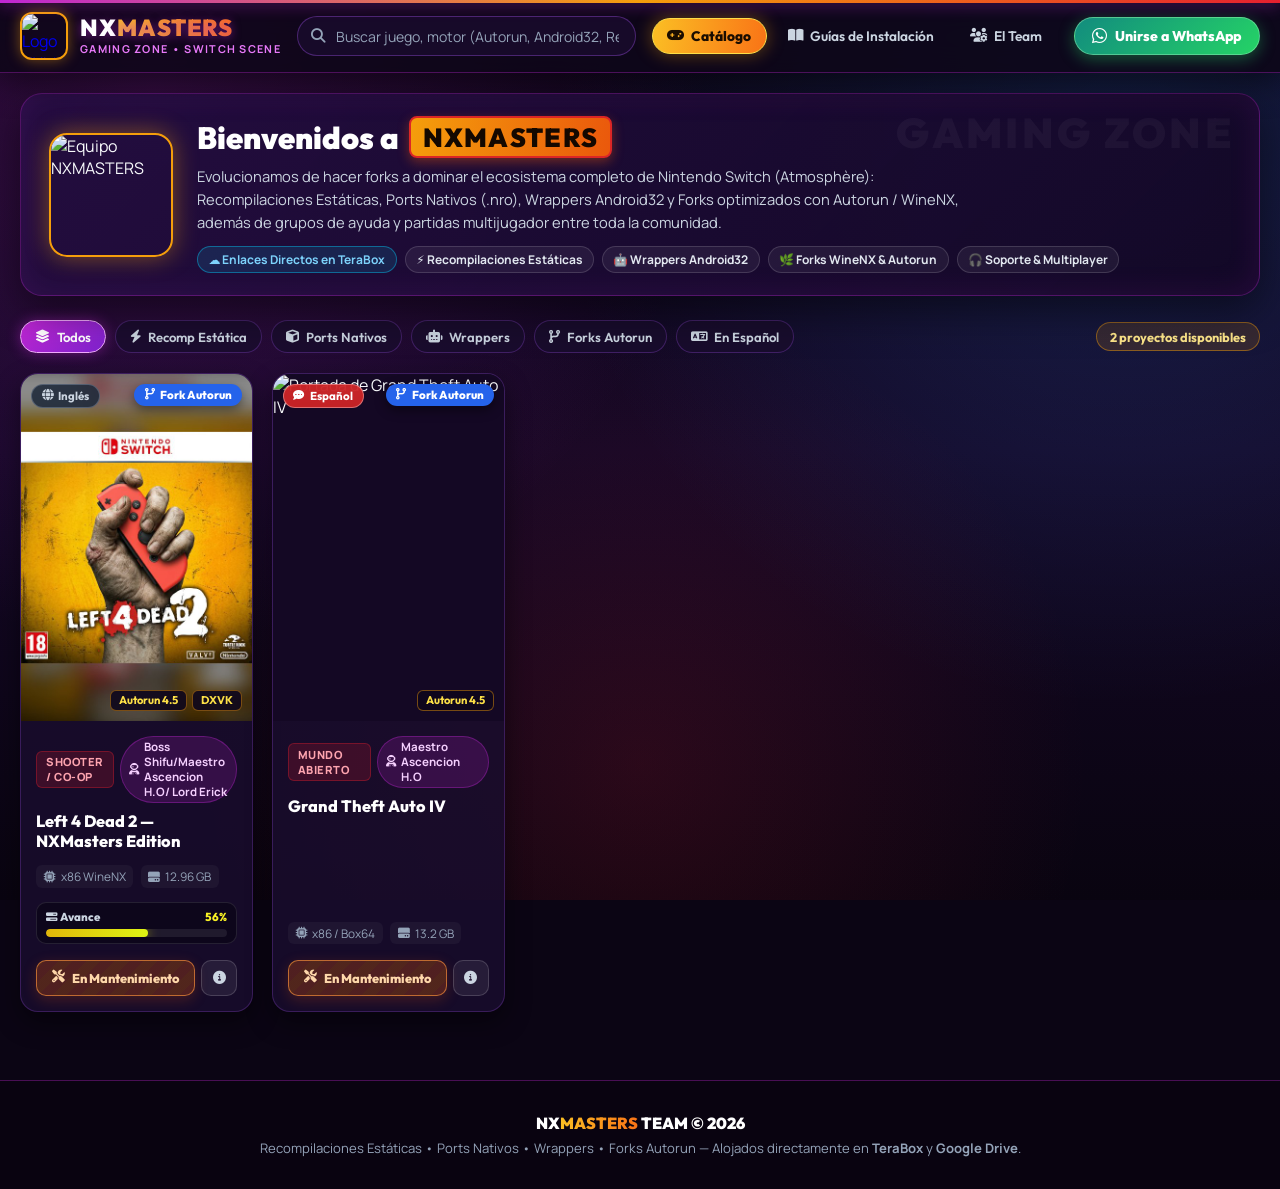
==== index.html @ a68ba74e "Add Google Drive (GDrive) as second download option across the entire site and staff panel" ====
<!DOCTYPE html>
<html lang="es">
<head>
    <meta charset="UTF-8">
    <meta name="viewport" content="width=device-width, initial-scale=1.0">
    <title>NXMASTERS — Recompilaciones Estáticas, Ports, Wrappers y Forks para Nintendo Switch</title>
    <meta name="description" content="Comunidad oficial de NXMASTERS. Descarga directa por TeraBox de recompilaciones estáticas, ports nativos, wrappers Android32 y forks WineNX/Autorun para Nintendo Switch.">
    <link rel="icon" type="image/jpeg" href="assets/nxmasters_logo.jpg">
    <link rel="preconnect" href="https://fonts.googleapis.com">
    <link rel="preconnect" href="https://fonts.gstatic.com" crossorigin>
    <link rel="stylesheet" href="https://fonts.googleapis.com/css2?family=Outfit:wght@400;600;700;800;900&family=Manrope:wght@400;500;700&display=swap">
    <link rel="stylesheet" href="https://cdnjs.cloudflare.com/ajax/libs/font-awesome/6.5.1/css/all.min.css">
    <link rel="stylesheet" href="styles.css">
</head>
<body>

    <!-- CABECERA NEÓN -->
    <header class="glass-header">
        <nav class="site-bar" aria-label="Navegación Principal">
            <a href="#" onclick="switchView('catalogo', event)" class="brand">
                <img src="assets/nxmasters_logo.jpg" alt="Logo NXMASTERS" class="brand-avatar">
                <div class="brand-title-wrap">
                    <span class="brand-name">NX<span class="brand-gold">MASTERS</span></span>
                    <span class="brand-sub">Gaming Zone • Switch Scene</span>
                </div>
            </a>

            <div class="search-box">
                <i class="fa-solid fa-magnifying-glass" aria-hidden="true"></i>
                <input type="text" id="search-input" class="glow-input" placeholder="Buscar juego, motor (Autorun, Android32, Recomp) o autor..." oninput="renderCatalog()">
            </div>

            <div class="site-links">
                <button type="button" class="nav-pill nav-active" data-view="catalogo" onclick="switchView('catalogo', event)">
                    <i class="fa-solid fa-gamepad"></i> Catálogo
                </button>
                <button type="button" class="nav-pill" data-view="guias" onclick="switchView('guias', event)">
                    <i class="fa-solid fa-book-open"></i> Guías de Instalación
                </button>
                <button type="button" class="nav-pill" data-view="team" onclick="switchView('team', event)">
                    <i class="fa-solid fa-users-gear"></i> El Team (6)
                </button>
            </div>

            <a href="https://chat.whatsapp.com/L4F3hVRTHtdAn8JWwnv4HG" id="header-wa-btn" target="_blank" rel="noopener" class="community-btn">
                <i class="fa-brands fa-whatsapp"></i> Unirse a WhatsApp
            </a>
        </nav>
    </header>

    <!-- CONTENIDO PRINCIPAL -->
    <main class="main-wrap">

        <!-- HERO BANNER CON EL LOGO OFICIAL DE 6 INTEGRANTES -->
        <section class="hero-banner">
            <div class="hero-logo-card" title="NXMASTERS Squad">
                <img src="assets/nxmasters_logo.jpg" alt="Equipo NXMASTERS">
            </div>
            <div class="hero-info">
                <h1>
                    Bienvenidos a <span class="ribbon-tag">NXMASTERS</span>
                </h1>
                <p>
                    Evolucionamos de hacer forks a dominar el ecosistema completo de <strong>Nintendo Switch (Atmosphère)</strong>:
                    <strong>Recompilaciones Estáticas</strong>, <strong>Ports Nativos (.nro)</strong>, <strong>Wrappers Android32</strong> y <strong>Forks optimizados con Autorun / WineNX</strong>, además de grupos de ayuda y partidas multijugador entre toda la comunidad.
                </p>
                <div class="hero-badges">
                    <span class="tech-pill terabox"><i class="fa-solid fa-cloud-arrow-down"></i> Descarga por TeraBox</span>
                    <span class="tech-pill gdrive"><i class="fa-brands fa-google-drive"></i> Descarga por GDrive</span>
                    <span class="tech-pill"><i class="fa-solid fa-microchip"></i> Recompilaciones Estáticas</span>
                    <span class="tech-pill"><i class="fa-brands fa-android"></i> Wrappers Android32</span>
                    <span class="tech-pill"><i class="fa-solid fa-code-branch"></i> Forks WineNX & Autorun</span>
                    <span class="tech-pill"><i class="fa-solid fa-headset"></i> Soporte & Multiplayer</span>
                </div>
            </div>
        </section>

        <!-- VISTA 1: CATÁLOGO DE LANZAMIENTOS -->
        <section id="view-catalogo">
            <div class="filters-bar" id="filter-tabs">
                <button type="button" class="filter-tab activo" data-filter="todos" onclick="setFilter('todos')">
                    <i class="fa-solid fa-layer-group"></i> Todos
                </button>
                <button type="button" class="filter-tab" data-filter="recomp" onclick="setFilter('recomp')">
                    <i class="fa-solid fa-bolt"></i> Recomp Estática
                </button>
                <button type="button" class="filter-tab" data-filter="port" onclick="setFilter('port')">
                    <i class="fa-solid fa-cube"></i> Ports Nativos
                </button>
                <button type="button" class="filter-tab" data-filter="wrapper" onclick="setFilter('wrapper')">
                    <i class="fa-brands fa-android"></i> Wrappers
                </button>
                <button type="button" class="filter-tab" data-filter="fork" onclick="setFilter('fork')">
                    <i class="fa-solid fa-code-branch"></i> Forks Autorun
                </button>
                <button type="button" class="filter-tab" data-filter="espanol" onclick="setFilter('espanol')">
                    <i class="fa-solid fa-language"></i> En Español
                </button>
                <span id="game-count" class="count-badge">Cargando...</span>
            </div>

            <div id="games-grid" class="games-grid"></div>
        </section>

        <!-- VISTA 2: GUÍAS DE INSTALACIÓN POR TIPO DE PROYECTO -->
        <section id="view-guias" class="hidden">
            <h2 style="font-family:'Outfit',sans-serif;font-size:1.6rem;font-weight:900;margin-bottom:0.4rem;">
                <i class="fa-solid fa-screwdriver-wrench" style="color:var(--banner-gold);"></i> Guías Rápidas de Instalación en Switch
            </h2>
            <p style="color:var(--text-muted);font-size:0.9rem;">
                Cada lanzamiento de NXMASTERS indica su arquitectura en la esquina superior derecha de la portada. Sigue los pasos según el tipo de proyecto descargado desde <strong>TeraBox</strong> o <strong>Google Drive (GDrive)</strong>:
            </p>

            <div class="guide-grid">
                <div class="guide-card">
                    <h3><i class="fa-solid fa-bolt"></i> Ports Nativos & Recompilaciones Estáticas</h3>
                    <ol class="guide-steps">
                        <li><span class="step-num">1</span><span>Descarga el archivo <code>.zip</code> directo desde el botón de <strong>TeraBox</strong> o <strong>GDrive</strong>.</span></li>
                        <li><span class="step-num">2</span><span>Extrae la carpeta dentro de <code>sdmc:/switch/&lt;nombre-del-juego&gt;/</code> en tu microSD.</span></li>
                        <li><span class="step-num">3</span><span>Inicia el <strong>hbmenu</strong> en modo <em>Title Takeover</em> (manteniendo pulsado <strong>R</strong> al abrir cualquier juego).</span></li>
                        <li><span class="step-num">4</span><span>Ejecuta el archivo <code>.nro</code> o usa el forwarder incluido para abrirlo desde el menú Home.</span></li>
                    </ol>
                </div>

                <div class="guide-card">
                    <h3><i class="fa-brands fa-android"></i> Wrappers (Android32 / GLES)</h3>
                    <ol class="guide-steps">
                        <li><span class="step-num">1</span><span>Descarga el paquete del wrapper desde <strong>TeraBox</strong> o <strong>GDrive</strong> y descomprímelo en la raíz de tu microSD.</span></li>
                        <li><span class="step-num">2</span><span>Verifica que las librerías <code>.so</code> y assets queden en su ruta de <code>/switch/</code> correspondiente.</span></li>
                        <li><span class="step-num">3</span><span>Ábrelo desde <strong>Sphaira / hbmenu</strong> con toda la RAM disponible (<em>Applet Mode NO soportado</em>).</span></li>
                    </ol>
                </div>

                <div class="guide-card">
                    <h3><i class="fa-solid fa-code-branch"></i> Forks (WineNX / Autorun PC)</h3>
                    <ol class="guide-steps">
                        <li><span class="step-num">1</span><span>Descarga el fork desde <strong>TeraBox</strong> o <strong>GDrive</strong> y descomprime la carpeta en <code>/switch</code> de tu microSD.</span></li>
                        <li><span class="step-num">2</span><span>Entra al <strong>hbmenu</strong> manteniendo presionado <strong>R</strong> sobre cualquier juego instalado.</span></li>
                        <li><span class="step-num">3</span><span>Al abrir el fork te preguntará si deseas crear el acceso directo en el menú Home: pulsa <strong>Aceptar (+)</strong> y listo.</span></li>
                    </ol>
                </div>
            </div>
        </section>

        <!-- VISTA 3: EL TEAM NXMASTERS & COMUNIDAD -->
        <section id="view-team" class="hidden">
            <h2 style="font-family:'Outfit',sans-serif;font-size:1.6rem;font-weight:900;margin-bottom:0.4rem;">
                <i class="fa-solid fa-users" style="color:var(--banner-gold);"></i> El Escuadrón NXMASTERS
            </h2>
            <p style="color:var(--text-muted);font-size:0.9rem;">
                Los 6 integrantes oficiales representados en nuestro emblema de la Gaming Zone, junto con nuestros grupos de soporte y juego online:
            </p>

            <div id="team-grid" class="team-grid"></div>
        </section>

    </main>

    <!-- MODAL DETALLES Y DESCARGA TERABOX / GDRIVE -->
    <dialog id="modal-juego" class="modal-juego">
        <div id="modal-body"></div>
    </dialog>

    <!-- PIE DE PÁGINA -->
    <footer class="footer-glow">
        <p style="font-family:'Outfit',sans-serif;font-weight:900;font-size:1rem;color:#fff;margin-bottom:0.35rem;">
            NX<span class="brand-gold">MASTERS</span> TEAM &copy; 2026
        </p>
        <p>Recompilaciones Estáticas • Ports Nativos • Wrappers • Forks Autorun — Alojados directamente en <strong>TeraBox</strong> y <strong>Google Drive</strong>.</p>
    </footer>

    <script src="data.js"></script>
    <script src="app.js"></script>
</body>
</html>
---- styles.css ----
:root {
    --bg-deep: #0b0514;
    --bg-room: #130924;
    --surface-1: rgba(26, 14, 46, 0.84);
    --surface-2: rgba(39, 21, 68, 0.94);
    --neon-purple: #c026d3;
    --neon-violet: #a855f7;
    --banner-gold: #f59e0b;
    --banner-orange: #ea580c;
    --joy-red: #e5202f;
    --joy-blue: #2f8cff;
    --terabox-cyan: #00d2ff;
    --text-main: #f8fafc;
    --text-muted: #cbd5e1;
    --text-dim: #94a3b8;
    --border-neon: rgba(192, 38, 211, 0.35);
    --border-gold: rgba(245, 158, 11, 0.45);
    --ease-spring: cubic-bezier(0.34, 1.56, 0.64, 1);
    --ease-out: cubic-bezier(0.22, 1, 0.36, 1);
}

* {
    box-sizing: border-box;
    margin: 0;
    padding: 0;
}

body {
    background-color: var(--bg-deep);
    background-image:
        radial-gradient(circle at 12% 10%, rgba(192, 38, 211, 0.22) 0%, transparent 40%),
        radial-gradient(circle at 88% 15%, rgba(47, 140, 255, 0.18) 0%, transparent 42%),
        radial-gradient(circle at 50% 85%, rgba(229, 32, 47, 0.14) 0%, transparent 45%),
        linear-gradient(180deg, #0d0518 0%, #140826 50%, #090410 100%);
    background-attachment: fixed;
    color: var(--text-main);
    font-family: 'Manrope', system-ui, -apple-system, sans-serif;
    min-height: 100vh;
    display: flex;
    flex-direction: column;
    justify-content: space-between;
    overflow-x: hidden;
}

body::before {
    content: "";
    position: fixed;
    top: 0;
    left: 0;
    right: 0;
    height: 3px;
    background: linear-gradient(90deg, var(--neon-purple), var(--banner-gold), var(--joy-red), var(--joy-blue), var(--neon-purple));
    background-size: 200% 100%;
    animation: ledFlow 6s linear infinite;
    z-index: 100;
    box-shadow: 0 0 16px var(--neon-purple);
}

@keyframes ledFlow {
    0% { background-position: 0% 50%; }
    100% { background-position: 200% 50%; }
}

.glass-header {
    position: sticky;
    top: 0;
    z-index: 50;
    background: rgba(13, 6, 24, 0.86);
    backdrop-filter: blur(16px);
    -webkit-backdrop-filter: blur(16px);
    border-bottom: 1px solid var(--border-neon);
    box-shadow: 0 8px 32px rgba(0, 0, 0, 0.55);
}

.site-bar {
    max-width: 1640px;
    margin: 0 auto;
    padding: 0.75rem 1.25rem;
    display: flex;
    align-items: center;
    justify-content: space-between;
    gap: 1rem;
    flex-wrap: wrap;
}

.brand {
    display: inline-flex;
    align-items: center;
    gap: 0.75rem;
    text-decoration: none;
}

.brand-avatar {
    width: 48px;
    height: 48px;
    border-radius: 12px;
    object-fit: cover;
    border: 2px solid var(--banner-gold);
    box-shadow: 0 0 14px rgba(245, 158, 11, 0.45);
    transition: transform 0.25s var(--ease-spring);
}

.brand:hover .brand-avatar {
    transform: scale(1.08) rotate(-3deg);
}

.brand-title-wrap {
    display: flex;
    flex-direction: column;
}

.brand-name {
    font-family: 'Outfit', sans-serif;
    font-weight: 900;
    font-size: 1.45rem;
    letter-spacing: 0.04em;
    color: #fff;
    line-height: 1;
    text-shadow: 0 2px 10px rgba(192, 38, 211, 0.5);
}

.brand-gold {
    background: linear-gradient(90deg, #fbbf24, #f97316);
    -webkit-background-clip: text;
    -webkit-text-fill-color: transparent;
}

.brand-sub {
    font-size: 0.68rem;
    font-weight: 700;
    letter-spacing: 0.12em;
    text-transform: uppercase;
    color: #e879f9;
    margin-top: 2px;
}

.search-box {
    position: relative;
    flex: 1 1 240px;
    max-width: 380px;
    transition: max-width 0.35s var(--ease-out);
}

.search-box:focus-within {
    max-width: 450px;
}

.search-box i {
    position: absolute;
    left: 14px;
    top: 50%;
    transform: translateY(-50%);
    color: var(--text-dim);
    font-size: 0.9rem;
    transition: color 0.2s;
}

.search-box:focus-within i {
    color: var(--banner-gold);
}

.glow-input {
    width: 100%;
    background: rgba(25, 12, 44, 0.9);
    border: 1px solid rgba(168, 85, 247, 0.35);
    border-radius: 999px;
    padding: 0.58rem 1rem 0.58rem 2.4rem;
    color: #fff;
    font-size: 0.88rem;
    font-family: inherit;
    transition: all 0.25s var(--ease-out);
}

.glow-input::placeholder {
    color: var(--text-dim);
}

.glow-input:focus {
    outline: none;
    border-color: var(--banner-gold);
    box-shadow: 0 0 0 3px rgba(245, 158, 11, 0.22), 0 0 18px rgba(192, 38, 211, 0.35);
}

.site-links {
    display: flex;
    align-items: center;
    gap: 0.35rem;
    flex-wrap: wrap;
}

.nav-pill {
    display: inline-flex;
    align-items: center;
    gap: 0.45rem;
    padding: 0.5rem 0.9rem;
    border-radius: 999px;
    color: var(--text-muted);
    text-decoration: none;
    font-family: 'Outfit', sans-serif;
    font-weight: 600;
    font-size: 0.86rem;
    background: transparent;
    border: 1px solid transparent;
    cursor: pointer;
    transition: all 0.22s var(--ease-out);
}

.nav-pill:hover {
    color: #fff;
    background: rgba(168, 85, 247, 0.14);
    border-color: rgba(168, 85, 247, 0.3);
}

.nav-pill.nav-active {
    color: #1a0d00;
    background: linear-gradient(100deg, #fbbf24, #f97316);
    border-color: #fde047;
    font-weight: 800;
    box-shadow: 0 0 18px rgba(245, 158, 11, 0.4);
}

.community-btn {
    display: inline-flex;
    align-items: center;
    gap: 0.5rem;
    padding: 0.55rem 1.1rem;
    border-radius: 999px;
    font-family: 'Outfit', sans-serif;
    font-weight: 800;
    font-size: 0.88rem;
    color: #fff;
    text-decoration: none;
    background: linear-gradient(135deg, #128c7e, #25d366);
    border: 1px solid rgba(134, 239, 172, 0.55);
    box-shadow: 0 4px 16px rgba(37, 211, 102, 0.38);
    transition: transform 0.25s var(--ease-spring), box-shadow 0.25s;
}

.community-btn:hover {
    transform: translateY(-2px) scale(1.03);
    box-shadow: 0 6px 22px rgba(37, 211, 102, 0.65);
}

.main-wrap {
    max-width: 1640px;
    margin: 0 auto;
    padding: 1.25rem;
    width: 100%;
    flex: 1;
}

.hero-banner {
    background: linear-gradient(135deg, rgba(35, 14, 64, 0.92) 0%, rgba(19, 8, 38, 0.96) 100%);
    border: 1px solid var(--border-neon);
    border-radius: 22px;
    padding: 1.4rem 1.75rem;
    margin-bottom: 1.5rem;
    display: grid;
    grid-template-columns: auto 1fr;
    align-items: center;
    gap: 1.5rem;
    position: relative;
    overflow: hidden;
    box-shadow: 0 14px 40px rgba(0, 0, 0, 0.5), inset 0 0 32px rgba(192, 38, 211, 0.12);
}

.hero-banner::after {
    content: "GAMING ZONE";
    position: absolute;
    right: 24px;
    top: 12px;
    font-family: 'Outfit', sans-serif;
    font-weight: 900;
    font-size: 2.6rem;
    letter-spacing: 0.08em;
    color: rgba(255, 255, 255, 0.04);
    pointer-events: none;
}

.hero-logo-card {
    width: 124px;
    height: 124px;
    border-radius: 18px;
    overflow: hidden;
    border: 2px solid var(--banner-gold);
    box-shadow: 0 0 24px rgba(245, 158, 11, 0.45);
    flex-shrink: 0;
    transition: transform 0.3s var(--ease-spring);
}

.hero-logo-card:hover {
    transform: scale(1.05) rotate(-2deg);
}

.hero-logo-card img {
    width: 100%;
    height: 100%;
    object-fit: cover;
}

.hero-info h1 {
    font-family: 'Outfit', sans-serif;
    font-weight: 900;
    font-size: clamp(1.35rem, 2.4vw, 2rem);
    color: #fff;
    display: flex;
    align-items: center;
    gap: 0.65rem;
    flex-wrap: wrap;
}

.ribbon-tag {
    display: inline-block;
    background: linear-gradient(100deg, #f59e0b, #ea580c);
    color: #140800;
    font-weight: 900;
    padding: 0.15rem 0.7rem;
    border-radius: 8px;
    border: 2px solid #dc2626;
    font-size: 0.85em;
    letter-spacing: 0.05em;
    box-shadow: 0 4px 12px rgba(234, 88, 12, 0.4);
}

.hero-info p {
    color: var(--text-muted);
    font-size: 0.92rem;
    margin-top: 0.45rem;
    max-width: 780px;
    line-height: 1.55;
}

.hero-badges {
    display: flex;
    flex-wrap: wrap;
    gap: 0.5rem;
    margin-top: 0.75rem;
}

.tech-pill {
    font-size: 0.75rem;
    font-weight: 700;
    padding: 0.25rem 0.65rem;
    border-radius: 999px;
    display: inline-flex;
    align-items: center;
    gap: 0.35rem;
    background: rgba(255, 255, 255, 0.06);
    border: 1px solid rgba(255, 255, 255, 0.14);
    color: #e2e8f0;
}

.tech-pill.terabox {
    background: rgba(0, 210, 255, 0.12);
    border-color: rgba(0, 210, 255, 0.4);
    color: #7dd3fc;
}

.tech-pill.gdrive {
    background: rgba(16, 185, 129, 0.14);
    border-color: rgba(52, 211, 153, 0.45);
    color: #6ee7b7;
}

.filters-bar {
    display: flex;
    flex-wrap: wrap;
    align-items: center;
    gap: 0.55rem;
    margin-bottom: 1.25rem;
}

.filter-tab {
    background: var(--surface-1);
    border: 1px solid rgba(168, 85, 247, 0.28);
    color: var(--text-muted);
    padding: 0.46rem 0.9rem;
    border-radius: 999px;
    font-family: 'Outfit', sans-serif;
    font-weight: 600;
    font-size: 0.82rem;
    cursor: pointer;
    display: inline-flex;
    align-items: center;
    gap: 0.4rem;
    transition: all 0.2s var(--ease-out);
}

.filter-tab:hover {
    transform: translateY(-2px);
    color: #fff;
    border-color: var(--neon-purple);
}

.filter-tab.activo {
    background: linear-gradient(135deg, #c026d3, #7e22ce);
    color: #fff;
    border-color: #f0abfc;
    box-shadow: 0 0 14px rgba(192, 38, 211, 0.45);
}

.count-badge {
    margin-left: auto;
    font-family: 'Outfit', sans-serif;
    font-size: 0.8rem;
    font-weight: 700;
    padding: 0.35rem 0.8rem;
    border-radius: 999px;
    background: rgba(245, 158, 11, 0.14);
    border: 1px solid var(--border-gold);
    color: #fde68a;
}

.games-grid {
    display: grid;
    grid-template-columns: repeat(auto-fill, minmax(225px, 1fr));
    gap: 1.15rem;
}

.post-card {
    background: var(--surface-1);
    border: 1px solid rgba(168, 85, 247, 0.24);
    border-radius: 18px;
    overflow: hidden;
    display: flex;
    flex-direction: column;
    transition: transform 0.28s var(--ease-out), border-color 0.28s, box-shadow 0.28s;
    box-shadow: 0 10px 26px rgba(0, 0, 0, 0.45);
}

.post-card:hover {
    transform: translateY(-6px);
    border-color: var(--banner-gold);
    box-shadow: 0 16px 34px rgba(0, 0, 0, 0.65), 0 0 22px rgba(192, 38, 211, 0.3);
}

.cover-wrap {
    position: relative;
    aspect-ratio: 2 / 3;
    width: 100%;
    overflow: hidden;
    background: #140824;
    display: flex;
    align-items: center;
    justify-content: center;
}

.cover-wrap img {
    width: 100%;
    height: 100%;
    object-fit: cover;
    object-position: center center;
    display: block;
    transition: transform 0.45s var(--ease-out);
}

.post-card:hover .cover-wrap img {
    transform: scale(1.06);
}

.badge-lang {
    position: absolute;
    top: 10px;
    left: 10px;
    z-index: 2;
    padding: 0.22rem 0.6rem;
    border-radius: 999px;
    font-family: 'Outfit', sans-serif;
    font-size: 0.72rem;
    font-weight: 700;
    display: inline-flex;
    align-items: center;
    gap: 0.3rem;
    backdrop-filter: blur(8px);
}

.badge-es { background: rgba(220, 38, 38, 0.88); color: #fff; border: 1px solid rgba(254, 202, 202, 0.45); }
.badge-multi { background: rgba(124, 58, 237, 0.88); color: #fff; border: 1px solid rgba(221, 214, 254, 0.45); }
.badge-en { background: rgba(30, 41, 59, 0.88); color: #cbd5e1; border: 1px solid rgba(148, 163, 184, 0.4); }

.badge-type {
    position: absolute;
    top: 10px;
    right: 10px;
    z-index: 2;
    padding: 0.22rem 0.65rem;
    border-radius: 999px;
    font-family: 'Outfit', sans-serif;
    font-size: 0.72rem;
    font-weight: 800;
    display: inline-flex;
    align-items: center;
    gap: 0.32rem;
    color: #fff;
    box-shadow: 0 4px 12px rgba(0, 0, 0, 0.45);
}

.type-fork { background: linear-gradient(135deg, #2563eb, #1d4ed8); }
.type-wrapper { background: linear-gradient(135deg, #16a34a, #15803d); }
.type-port { background: linear-gradient(135deg, #ea580c, #c2410c); }
.type-recomp { background: linear-gradient(135deg, #c026d3, #9333ea); border: 1px solid #f5d0fe; }

.cover-builds {
    position: absolute;
    bottom: 10px;
    right: 10px;
    z-index: 2;
    display: flex;
    gap: 0.3rem;
    flex-wrap: wrap;
}

.cover-build {
    background: rgba(15, 7, 28, 0.9);
    border: 1px solid var(--border-gold);
    color: #fde047;
    font-family: 'Outfit', sans-serif;
    font-size: 0.7rem;
    font-weight: 700;
    padding: 0.16rem 0.5rem;
    border-radius: 6px;
}

.card-body {
    padding: 0.95rem;
    display: flex;
    flex-direction: column;
    gap: 0.5rem;
    flex: 1;
}

.card-top {
    display: flex;
    align-items: center;
    justify-content: space-between;
    gap: 0.4rem;
}

.chip-cat {
    font-size: 0.7rem;
    font-weight: 800;
    text-transform: uppercase;
    letter-spacing: 0.05em;
    padding: 0.18rem 0.55rem;
    border-radius: 6px;
    background: rgba(229, 32, 47, 0.18);
    color: #fda4af;
    border: 1px solid rgba(229, 32, 47, 0.35);
}

.credit-porter {
    font-size: 0.72rem;
    font-weight: 700;
    color: #f5d0fe;
    background: rgba(192, 38, 211, 0.18);
    border: 1px solid rgba(192, 38, 211, 0.35);
    padding: 0.15rem 0.5rem;
    border-radius: 999px;
    display: inline-flex;
    align-items: center;
    gap: 0.3rem;
}

.card-title {
    font-family: 'Outfit', sans-serif;
    font-size: 1.02rem;
    font-weight: 800;
    color: #fff;
    line-height: 1.25;
}

.card-specs {
    display: flex;
    flex-wrap: wrap;
    gap: 0.45rem;
    margin-top: auto;
    padding-top: 0.35rem;
    font-size: 0.74rem;
    color: var(--text-dim);
}

.spec {
    display: inline-flex;
    align-items: center;
    gap: 0.3rem;
    background: rgba(255, 255, 255, 0.04);
    padding: 0.18rem 0.48rem;
    border-radius: 6px;
}

.card-actions {
    display: flex;
    align-items: stretch;
    gap: 0.38rem;
    margin-top: 0.45rem;
}

.btn-terabox,
.btn-gdrive {
    flex: 1;
    min-width: 0;
    display: inline-flex;
    align-items: center;
    justify-content: center;
    gap: 0.35rem;
    padding: 0.56rem 0.5rem;
    border-radius: 10px;
    font-family: 'Outfit', sans-serif;
    font-weight: 800;
    font-size: 0.78rem;
    color: #fff;
    text-decoration: none;
    white-space: nowrap;
    cursor: pointer;
    transition: all 0.2s var(--ease-out);
}

.btn-terabox {
    background: linear-gradient(100deg, #0284c7, #2563eb);
    border: 1px solid rgba(125, 211, 252, 0.45);
    box-shadow: 0 4px 14px rgba(2, 132, 199, 0.35);
}

.btn-terabox:hover {
    filter: brightness(1.12);
    transform: translateY(-1px);
    box-shadow: 0 6px 18px rgba(2, 132, 199, 0.55);
}

.btn-gdrive {
    background: linear-gradient(100deg, #059669, #16a34a);
    border: 1px solid rgba(110, 231, 183, 0.45);
    box-shadow: 0 4px 14px rgba(16, 185, 129, 0.32);
}

.btn-gdrive:hover {
    filter: brightness(1.12);
    transform: translateY(-1px);
    box-shadow: 0 6px 18px rgba(16, 185, 129, 0.55);
}

.btn-info {
    flex-shrink: 0;
    display: inline-flex;
    align-items: center;
    justify-content: center;
    width: 36px;
    border-radius: 10px;
    background: rgba(255, 255, 255, 0.07);
    border: 1px solid rgba(255, 255, 255, 0.16);
    color: var(--text-muted);
    cursor: pointer;
    transition: all 0.2s;
}

.btn-info:hover {
    color: #fff;
    border-color: var(--banner-gold);
    background: rgba(245, 158, 11, 0.18);
}

/* ESTADOS ESPECIALES: EN MANTENIMIENTO Y PRÓXIMAMENTE */
.btn-status {
    flex: 1;
    display: inline-flex;
    align-items: center;
    justify-content: center;
    gap: 0.45rem;
    padding: 0.58rem 0.75rem;
    border-radius: 10px;
    font-family: 'Outfit', sans-serif;
    font-weight: 800;
    font-size: 0.8rem;
    user-select: none;
    cursor: not-allowed;
}

.btn-mantenimiento {
    background: repeating-linear-gradient(
        -45deg,
        rgba(234, 88, 12, 0.28),
        rgba(234, 88, 12, 0.28) 10px,
        rgba(180, 83, 9, 0.38) 10px,
        rgba(180, 83, 9, 0.38) 20px
    );
    border: 1px solid rgba(251, 146, 60, 0.65);
    color: #fed7aa;
    box-shadow: 0 4px 14px rgba(234, 88, 12, 0.22);
}

.btn-proximamente {
    background: linear-gradient(135deg, rgba(88, 28, 135, 0.55), rgba(49, 46, 129, 0.65));
    border: 1px solid rgba(192, 132, 252, 0.5);
    color: #e9d5ff;
    box-shadow: 0 4px 14px rgba(147, 51, 234, 0.25);
}

/* BARRA DE PROGRESO CON TRANSICIÓN GRADUAL DE COLOR */
.progress-wrap {
    margin-top: 0.35rem;
    background: rgba(10, 5, 20, 0.65);
    border: 1px solid rgba(255, 255, 255, 0.1);
    border-radius: 10px;
    padding: 0.42rem 0.55rem;
}

.progress-head {
    display: flex;
    justify-content: space-between;
    align-items: center;
    font-family: 'Outfit', sans-serif;
    font-size: 0.72rem;
    font-weight: 800;
    margin-bottom: 0.28rem;
}

.progress-track {
    width: 100%;
    height: 8px;
    background: rgba(255, 255, 255, 0.08);
    border-radius: 999px;
    overflow: hidden;
    position: relative;
}

.progress-fill {
    height: 100%;
    border-radius: 999px;
    transition: width 0.35s var(--ease-out), background 0.35s ease, box-shadow 0.35s ease;
}

.team-grid {
    display: grid;
    grid-template-columns: repeat(auto-fill, minmax(260px, 1fr));
    gap: 1rem;
    margin-top: 1rem;
}

.member-card {
    background: var(--surface-1);
    border: 1px solid var(--border-neon);
    border-radius: 16px;
    padding: 1.15rem;
    display: flex;
    align-items: center;
    gap: 0.95rem;
    transition: transform 0.25s var(--ease-out), border-color 0.25s;
}

.member-card:hover {
    transform: translateY(-4px);
    border-color: var(--banner-gold);
}

.member-icon {
    width: 54px;
    height: 54px;
    border-radius: 14px;
    display: flex;
    align-items: center;
    justify-content: center;
    font-size: 1.65rem;
    background: rgba(192, 38, 211, 0.16);
    border: 1px solid var(--border-gold);
    flex-shrink: 0;
}

.guide-grid {
    display: grid;
    grid-template-columns: repeat(auto-fit, minmax(300px, 1fr));
    gap: 1.15rem;
    margin-top: 1rem;
}

.guide-card {
    background: var(--surface-1);
    border: 1px solid rgba(168, 85, 247, 0.28);
    border-radius: 16px;
    padding: 1.25rem;
}

.guide-card h3 {
    font-family: 'Outfit', sans-serif;
    font-size: 1.08rem;
    font-weight: 800;
    color: #fde047;
    margin-bottom: 0.75rem;
    display: flex;
    align-items: center;
    gap: 0.5rem;
}

.guide-steps {
    list-style: none;
    display: flex;
    flex-direction: column;
    gap: 0.55rem;
    font-size: 0.86rem;
    color: var(--text-muted);
}

.guide-steps li {
    display: flex;
    align-items: baseline;
    gap: 0.6rem;
}

.step-num {
    background: linear-gradient(135deg, #f59e0b, #ea580c);
    color: #140800;
    font-weight: 900;
    font-size: 0.72rem;
    width: 22px;
    height: 22px;
    border-radius: 999px;
    display: inline-flex;
    align-items: center;
    justify-content: center;
    flex-shrink: 0;
}

.modal-juego {
    margin: auto;
    background: var(--surface-2);
    color: var(--text-main);
    border: 1px solid var(--banner-gold);
    border-radius: 20px;
    max-width: 740px;
    width: calc(100% - 2rem);
    padding: 1.5rem;
    box-shadow: 0 24px 64px rgba(0, 0, 0, 0.85), 0 0 36px rgba(192, 38, 211, 0.35);
}

.modal-juego::backdrop {
    background: rgba(5, 2, 12, 0.82);
    backdrop-filter: blur(6px);
}

.modal-header {
    display: flex;
    justify-content: space-between;
    align-items: flex-start;
    gap: 1rem;
    margin-bottom: 1rem;
}

.modal-close {
    background: rgba(255, 255, 255, 0.08);
    border: 1px solid rgba(255, 255, 255, 0.2);
    color: #fff;
    width: 36px;
    height: 36px;
    border-radius: 50%;
    cursor: pointer;
}

.footer-glow {
    border-top: 1px solid var(--border-neon);
    background: rgba(9, 4, 16, 0.9);
    padding: 2rem 1rem;
    margin-top: 3rem;
    text-align: center;
    color: var(--text-dim);
    font-size: 0.82rem;
}

.hidden {
    display: none !important;
}

@media (max-width: 768px) {
    .hero-banner {
        grid-template-columns: 1fr;
        text-align: center;
        justify-items: center;
    }
    .hero-badges {
        justify-content: center;
    }
}
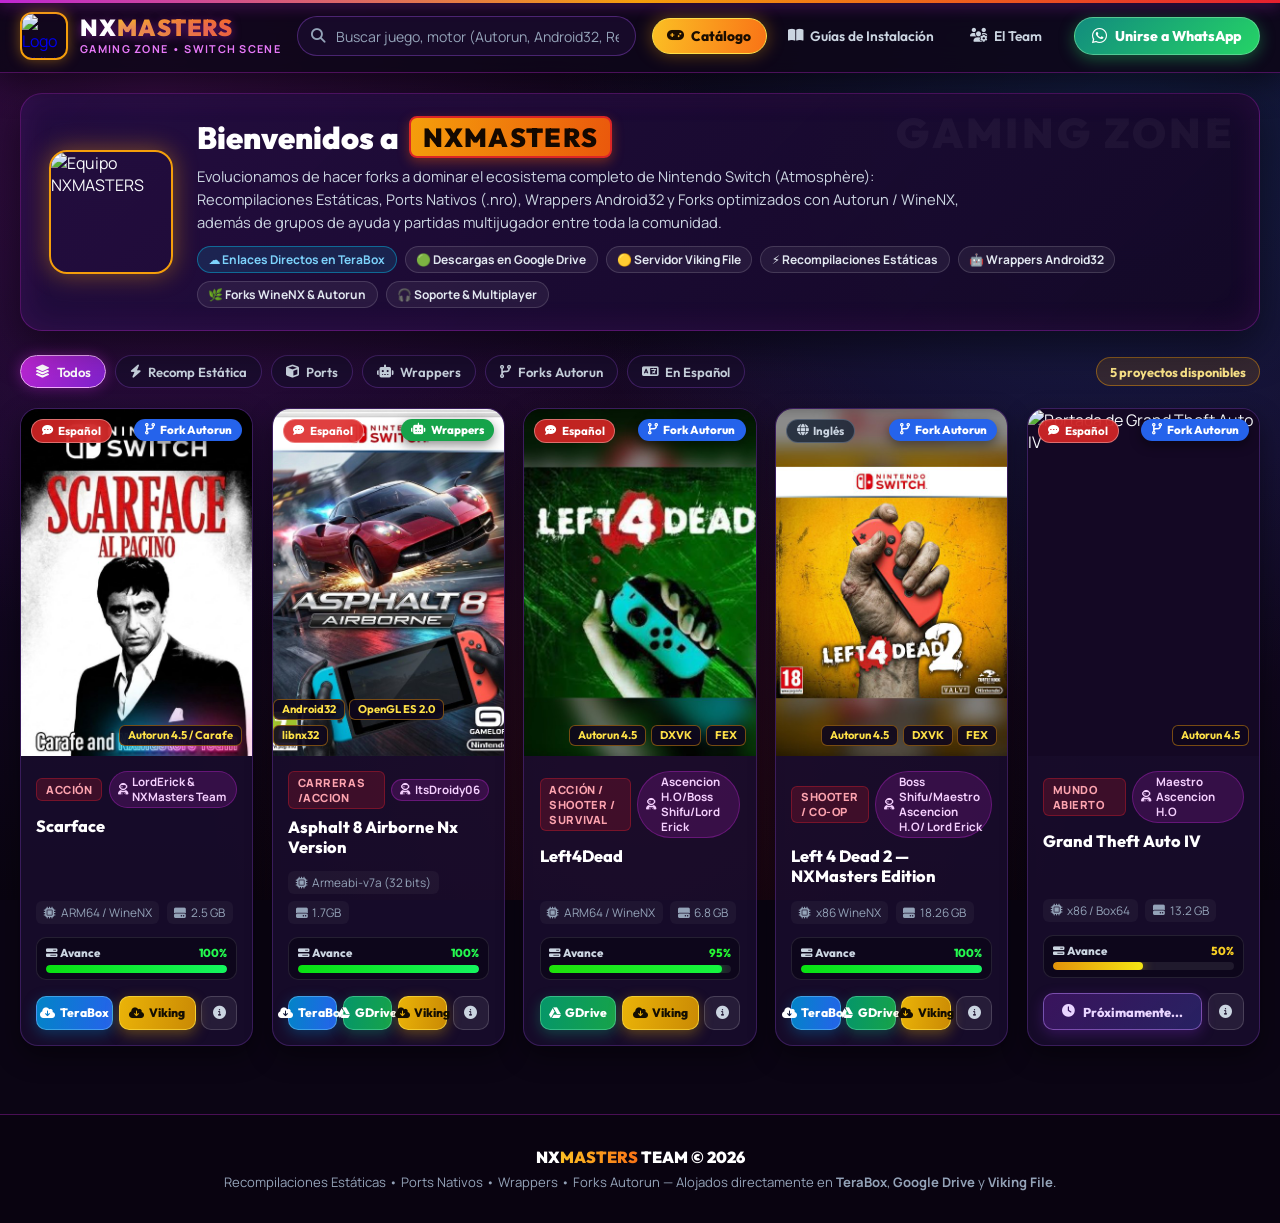
==== commit fef70297: "Add Viking File download button and admin controls across NXMasters site" ====
--- a/index.html
+++ b/index.html
@@ -67,6 +67,7 @@
                 <div class="hero-badges">
                     <span class="tech-pill terabox"><i class="fa-solid fa-cloud-arrow-down"></i> Descarga por TeraBox</span>
                     <span class="tech-pill gdrive"><i class="fa-brands fa-google-drive"></i> Descarga por GDrive</span>
+                    <span class="tech-pill viking"><i class="fa-solid fa-cloud-arrow-down"></i> Descarga por Viking File</span>
                     <span class="tech-pill"><i class="fa-solid fa-microchip"></i> Recompilaciones Estáticas</span>
                     <span class="tech-pill"><i class="fa-brands fa-android"></i> Wrappers Android32</span>
                     <span class="tech-pill"><i class="fa-solid fa-code-branch"></i> Forks WineNX & Autorun</span>
@@ -108,14 +109,14 @@
                 <i class="fa-solid fa-screwdriver-wrench" style="color:var(--banner-gold);"></i> Guías Rápidas de Instalación en Switch
             </h2>
             <p style="color:var(--text-muted);font-size:0.9rem;">
-                Cada lanzamiento de NXMASTERS indica su arquitectura en la esquina superior derecha de la portada. Sigue los pasos según el tipo de proyecto descargado desde <strong>TeraBox</strong> o <strong>Google Drive (GDrive)</strong>:
+                Cada lanzamiento de NXMASTERS indica su arquitectura en la esquina superior derecha de la portada. Sigue los pasos según el tipo de proyecto descargado desde <strong>TeraBox</strong>, <strong>Google Drive (GDrive)</strong> o <strong>Viking File</strong>:
             </p>
 
             <div class="guide-grid">
                 <div class="guide-card">
                     <h3><i class="fa-solid fa-bolt"></i> Ports Nativos & Recompilaciones Estáticas</h3>
                     <ol class="guide-steps">
-                        <li><span class="step-num">1</span><span>Descarga el archivo <code>.zip</code> directo desde el botón de <strong>TeraBox</strong> o <strong>GDrive</strong>.</span></li>
+                        <li><span class="step-num">1</span><span>Descarga el archivo <code>.zip</code> directo desde el botón de <strong>TeraBox</strong>, <strong>GDrive</strong> o <strong>Viking File</strong>.</span></li>
                         <li><span class="step-num">2</span><span>Extrae la carpeta dentro de <code>sdmc:/switch/&lt;nombre-del-juego&gt;/</code> en tu microSD.</span></li>
                         <li><span class="step-num">3</span><span>Inicia el <strong>hbmenu</strong> en modo <em>Title Takeover</em> (manteniendo pulsado <strong>R</strong> al abrir cualquier juego).</span></li>
                         <li><span class="step-num">4</span><span>Ejecuta el archivo <code>.nro</code> o usa el forwarder incluido para abrirlo desde el menú Home.</span></li>
@@ -125,7 +126,7 @@
                 <div class="guide-card">
                     <h3><i class="fa-brands fa-android"></i> Wrappers (Android32 / GLES)</h3>
                     <ol class="guide-steps">
-                        <li><span class="step-num">1</span><span>Descarga el paquete del wrapper desde <strong>TeraBox</strong> o <strong>GDrive</strong> y descomprímelo en la raíz de tu microSD.</span></li>
+                        <li><span class="step-num">1</span><span>Descarga el paquete del wrapper desde <strong>TeraBox</strong>, <strong>GDrive</strong> o <strong>Viking File</strong> y descomprímelo en la raíz de tu microSD.</span></li>
                         <li><span class="step-num">2</span><span>Verifica que las librerías <code>.so</code> y assets queden en su ruta de <code>/switch/</code> correspondiente.</span></li>
                         <li><span class="step-num">3</span><span>Ábrelo desde <strong>Sphaira / hbmenu</strong> con toda la RAM disponible (<em>Applet Mode NO soportado</em>).</span></li>
                     </ol>
@@ -134,7 +135,7 @@
                 <div class="guide-card">
                     <h3><i class="fa-solid fa-code-branch"></i> Forks (WineNX / Autorun PC)</h3>
                     <ol class="guide-steps">
-                        <li><span class="step-num">1</span><span>Descarga el fork desde <strong>TeraBox</strong> o <strong>GDrive</strong> y descomprime la carpeta en <code>/switch</code> de tu microSD.</span></li>
+                        <li><span class="step-num">1</span><span>Descarga el fork desde <strong>TeraBox</strong>, <strong>GDrive</strong> o <strong>Viking File</strong> y descomprime la carpeta en <code>/switch</code> de tu microSD.</span></li>
                         <li><span class="step-num">2</span><span>Entra al <strong>hbmenu</strong> manteniendo presionado <strong>R</strong> sobre cualquier juego instalado.</span></li>
                         <li><span class="step-num">3</span><span>Al abrir el fork te preguntará si deseas crear el acceso directo en el menú Home: pulsa <strong>Aceptar (+)</strong> y listo.</span></li>
                     </ol>
@@ -156,7 +157,7 @@
 
     </main>
 
-    <!-- MODAL DETALLES Y DESCARGA TERABOX / GDRIVE -->
+    <!-- MODAL DETALLES Y DESCARGA TERABOX / GDRIVE / VIKING FILE -->
     <dialog id="modal-juego" class="modal-juego">
         <div id="modal-body"></div>
     </dialog>
@@ -166,7 +167,7 @@
         <p style="font-family:'Outfit',sans-serif;font-weight:900;font-size:1rem;color:#fff;margin-bottom:0.35rem;">
             NX<span class="brand-gold">MASTERS</span> TEAM &copy; 2026
         </p>
-        <p>Recompilaciones Estáticas • Ports Nativos • Wrappers • Forks Autorun — Alojados directamente en <strong>TeraBox</strong> y <strong>Google Drive</strong>.</p>
+        <p>Recompilaciones Estáticas • Ports Nativos • Wrappers • Forks Autorun — Alojados directamente en <strong>TeraBox</strong>, <strong>Google Drive</strong> y <strong>Viking File</strong>.</p>
     </footer>
 
     <script src="data.js"></script>
--- a/styles.css
+++ b/styles.css
@@ -362,6 +362,12 @@
     color: #6ee7b7;
 }
 
+.tech-pill.viking {
+    background: rgba(234, 179, 8, 0.15);
+    border-color: rgba(250, 204, 21, 0.5);
+    color: #fde047;
+}
+
 .filters-bar {
     display: flex;
     flex-wrap: wrap;
@@ -591,23 +597,25 @@
 .card-actions {
     display: flex;
     align-items: stretch;
-    gap: 0.38rem;
+    gap: 0.35rem;
     margin-top: 0.45rem;
+    flex-wrap: wrap;
 }
 
 .btn-terabox,
-.btn-gdrive {
+.btn-gdrive,
+.btn-viking {
     flex: 1;
     min-width: 0;
     display: inline-flex;
     align-items: center;
     justify-content: center;
-    gap: 0.35rem;
-    padding: 0.56rem 0.5rem;
+    gap: 0.3rem;
+    padding: 0.54rem 0.42rem;
     border-radius: 10px;
     font-family: 'Outfit', sans-serif;
     font-weight: 800;
-    font-size: 0.78rem;
+    font-size: 0.76rem;
     color: #fff;
     text-decoration: none;
     white-space: nowrap;
@@ -637,6 +645,20 @@
     filter: brightness(1.12);
     transform: translateY(-1px);
     box-shadow: 0 6px 18px rgba(16, 185, 129, 0.55);
+}
+
+.btn-viking {
+    background: linear-gradient(100deg, #eab308, #ca8a04);
+    border: 1px solid rgba(253, 224, 71, 0.65);
+    box-shadow: 0 4px 14px rgba(234, 179, 8, 0.35);
+    color: #140e02;
+}
+
+.btn-viking:hover {
+    filter: brightness(1.12);
+    transform: translateY(-1px);
+    box-shadow: 0 6px 18px rgba(234, 179, 8, 0.55);
+    color: #000;
 }
 
 .btn-info {
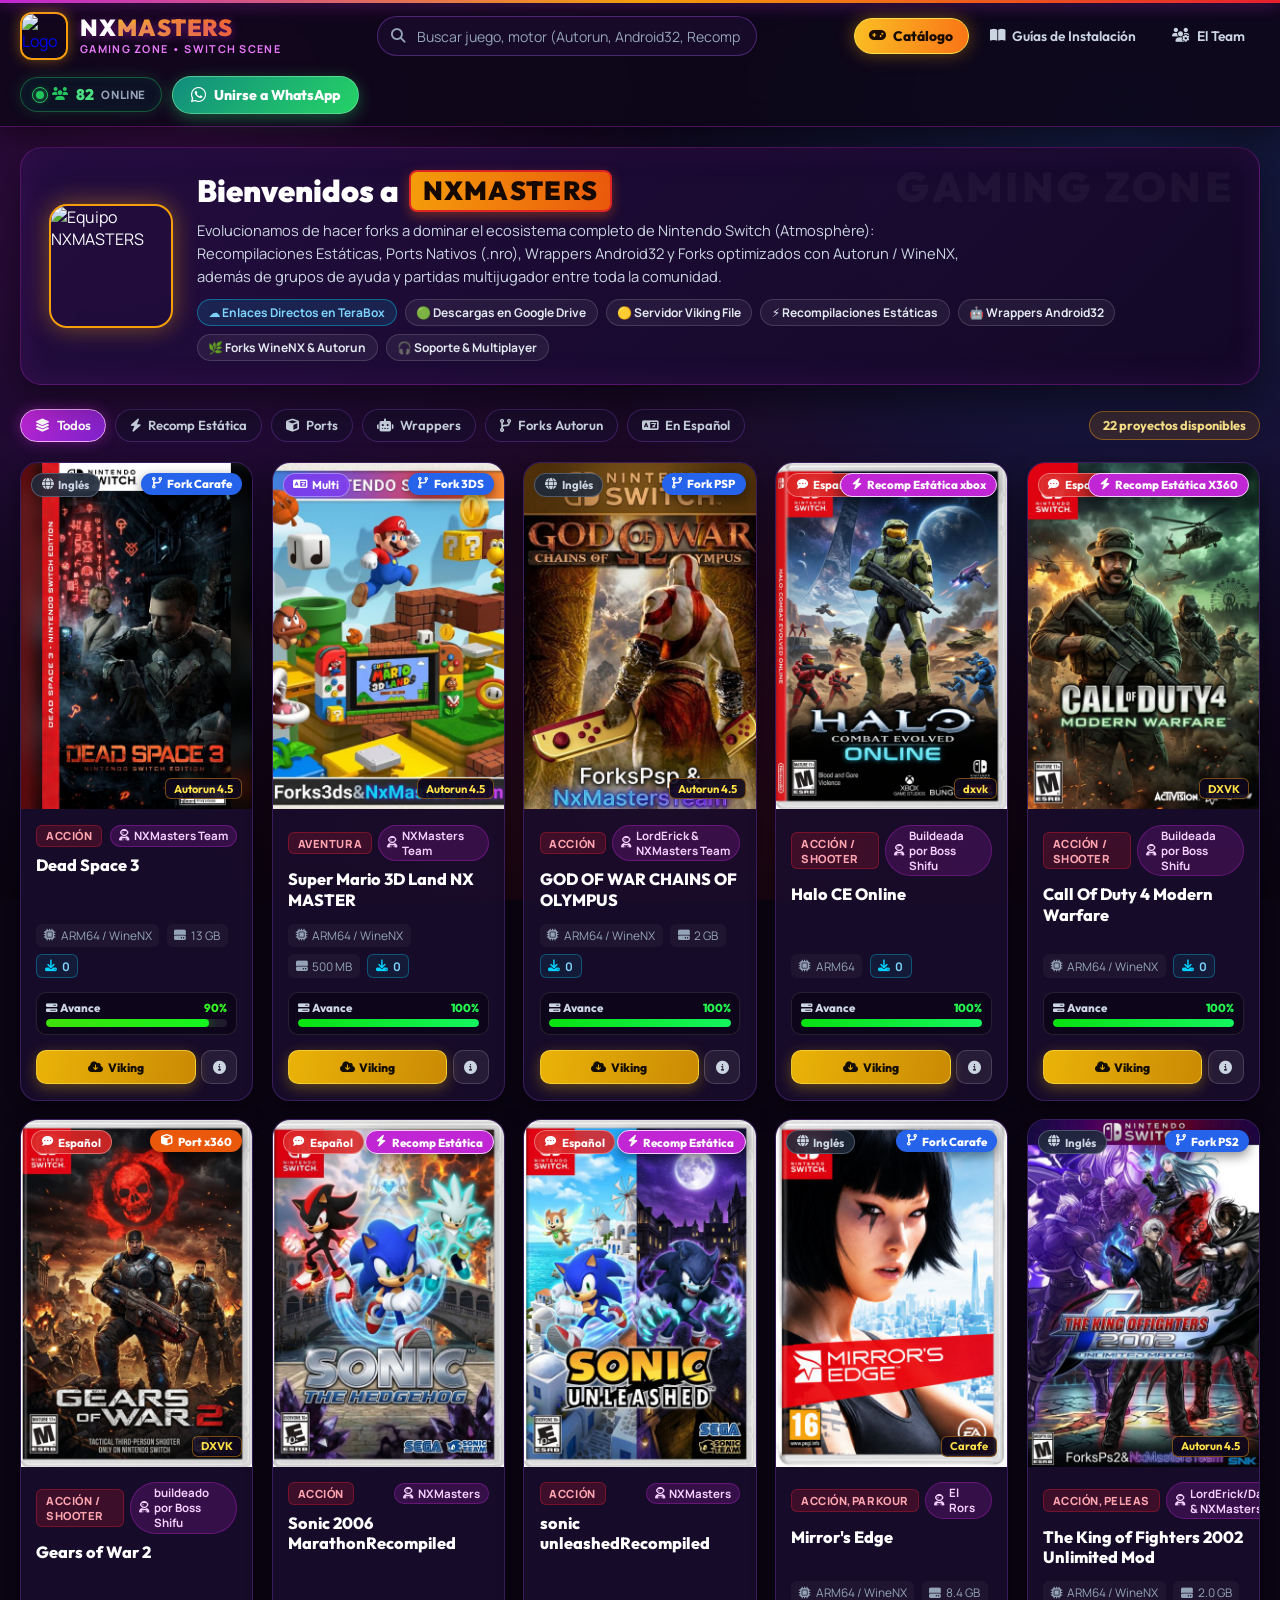
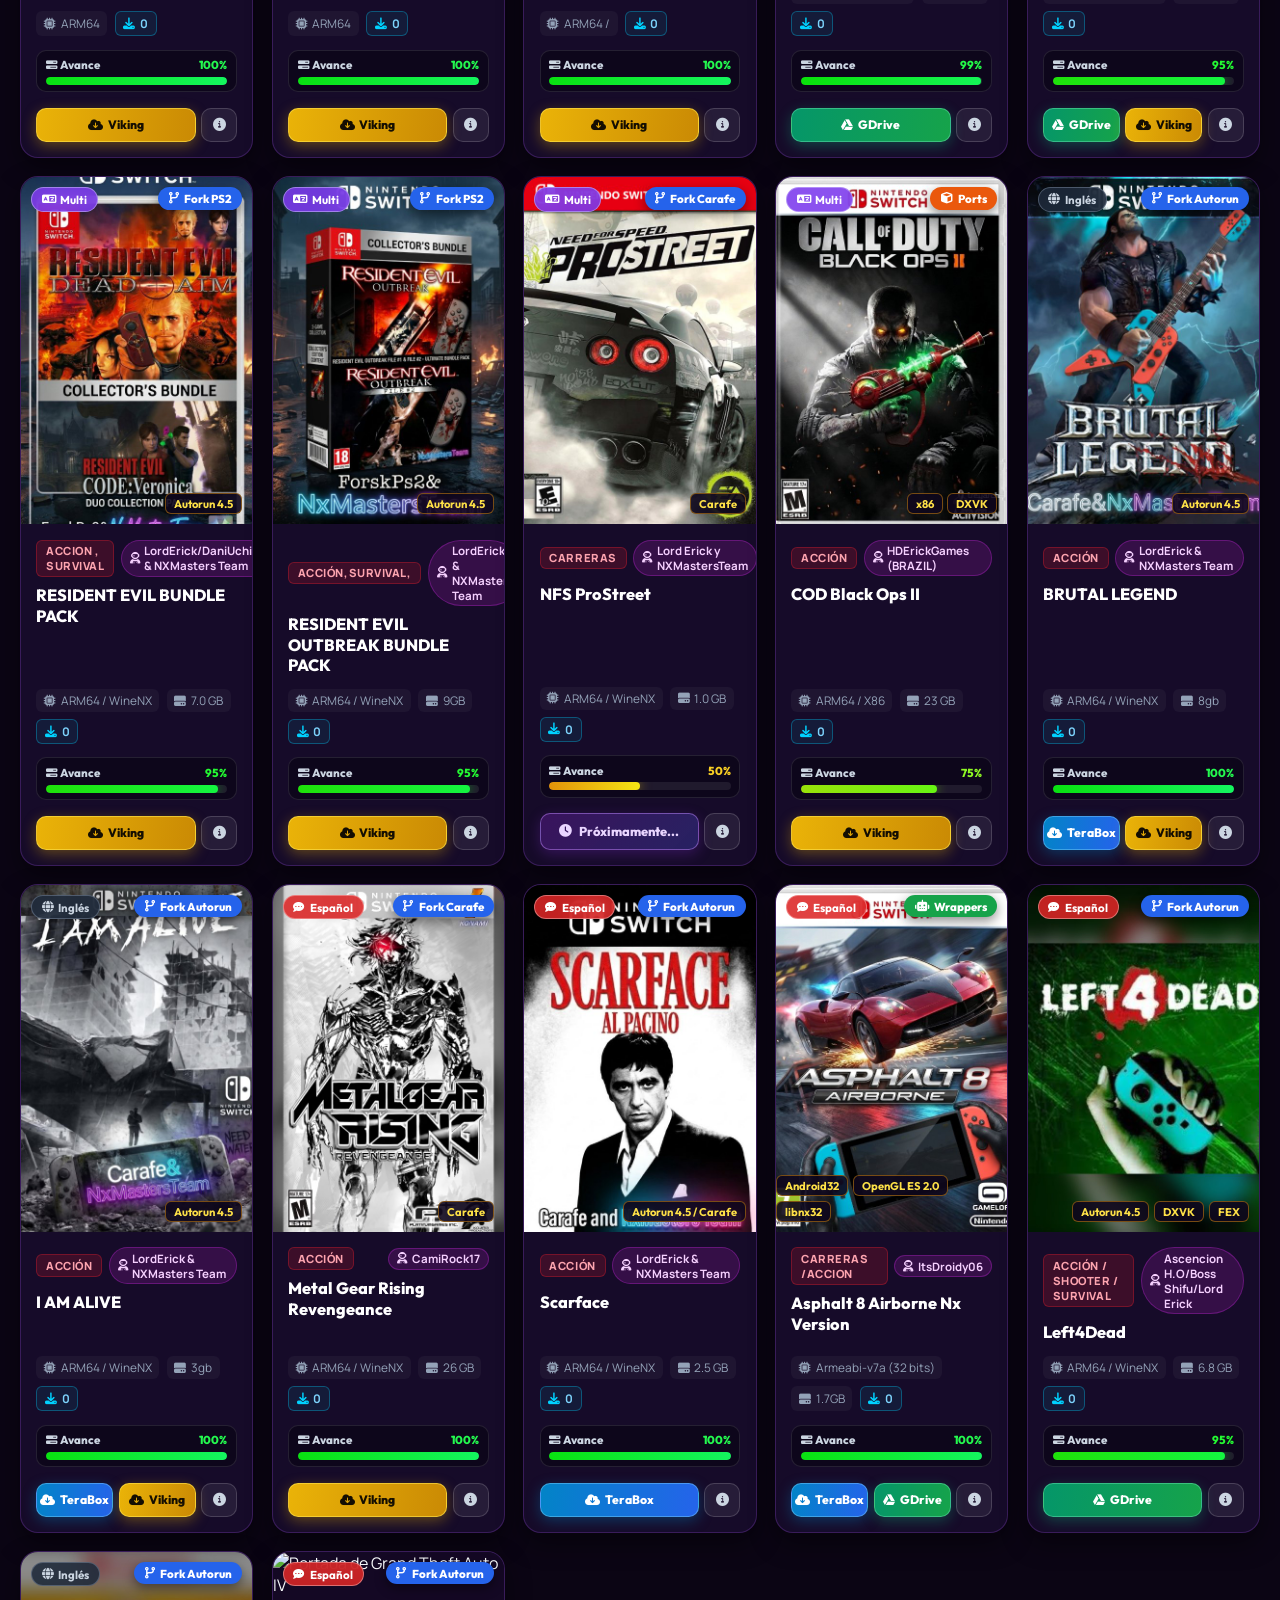
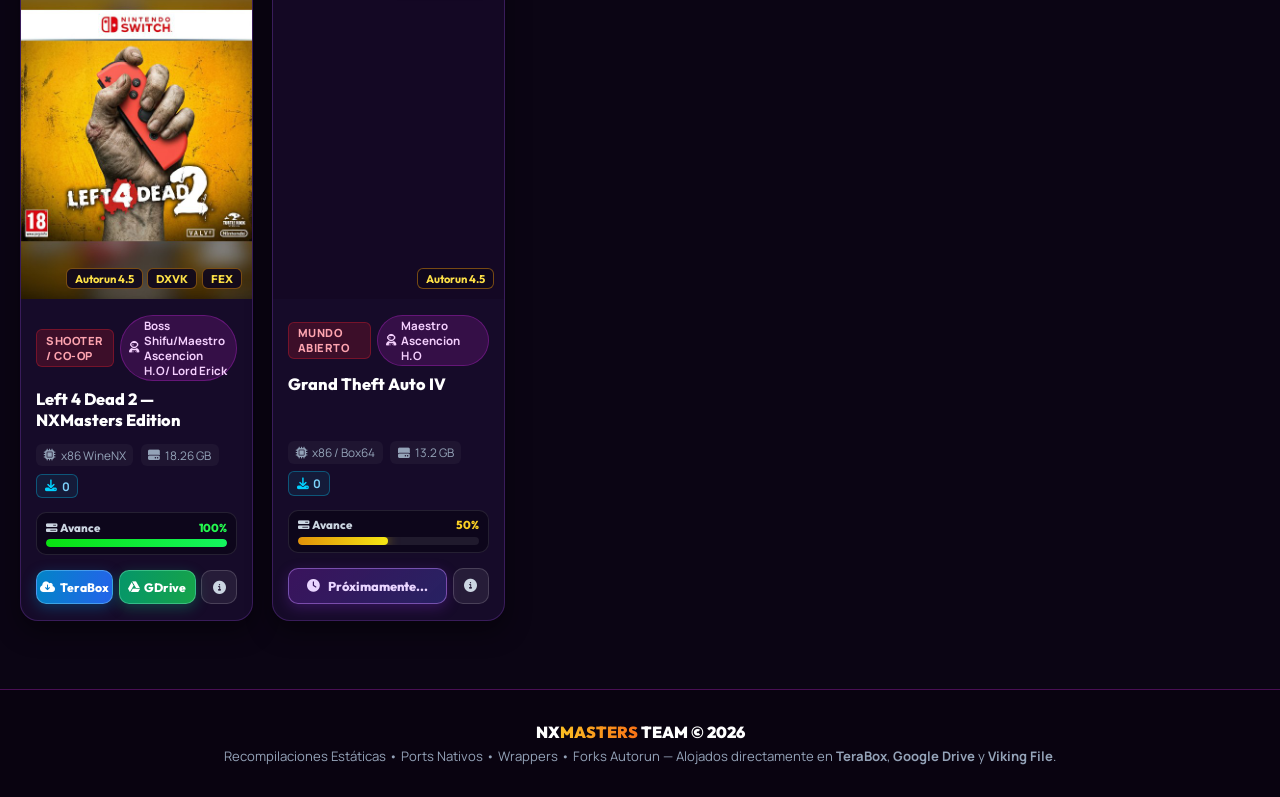
==== commit 54cdac47: "Optimize admin studio: multi-admin concurrency, real-time presence counters, decoupled cover assets" ====
--- a/index.html
+++ b/index.html
@@ -42,9 +42,17 @@
                 </button>
             </div>
 
-            <a href="https://chat.whatsapp.com/L4F3hVRTHtdAn8JWwnv4HG" id="header-wa-btn" target="_blank" rel="noopener" class="community-btn">
-                <i class="fa-brands fa-whatsapp"></i> Unirse a WhatsApp
-            </a>
+            <div style="display:flex;align-items:center;gap:0.65rem;flex-wrap:wrap;">
+                <div class="live-counter-pill" title="Usuarios explorando NXMASTERS en vivo">
+                    <span class="live-dot-pulse"></span>
+                    <i class="fa-solid fa-users" style="color:#22c55e;font-size:0.8rem;"></i>
+                    <span class="live-count-number" id="live-online-users">48</span>
+                    <span class="live-count-text">online</span>
+                </div>
+                <a href="https://chat.whatsapp.com/L4F3hVRTHtdAn8JWwnv4HG" id="header-wa-btn" target="_blank" rel="noopener" class="community-btn">
+                    <i class="fa-brands fa-whatsapp"></i> Unirse a WhatsApp
+                </a>
+            </div>
         </nav>
     </header>
 
@@ -65,6 +73,10 @@
                     <strong>Recompilaciones Estáticas</strong>, <strong>Ports Nativos (.nro)</strong>, <strong>Wrappers Android32</strong> y <strong>Forks optimizados con Autorun / WineNX</strong>, además de grupos de ayuda y partidas multijugador entre toda la comunidad.
                 </p>
                 <div class="hero-badges">
+                    <span class="tech-pill live-pill" title="Comunidad activa explorando el catálogo ahora mismo">
+                        <span class="live-dot-pulse" style="width:7px;height:7px;"></span>
+                        <i class="fa-solid fa-gamepad" style="color:#4ade80;"></i> <strong id="hero-online-count">48</strong> Gamers en Vivo
+                    </span>
                     <span class="tech-pill terabox"><i class="fa-solid fa-cloud-arrow-down"></i> Descarga por TeraBox</span>
                     <span class="tech-pill gdrive"><i class="fa-brands fa-google-drive"></i> Descarga por GDrive</span>
                     <span class="tech-pill viking"><i class="fa-solid fa-cloud-arrow-down"></i> Descarga por Viking File</span>
--- a/styles.css
+++ b/styles.css
@@ -594,6 +594,28 @@
     border-radius: 6px;
 }
 
+.spec-downloads {
+    background: rgba(0, 210, 255, 0.08);
+    border: 1px solid rgba(0, 210, 255, 0.32);
+    color: #7dd3fc;
+    font-weight: 700;
+}
+
+.spec-downloads i {
+    color: var(--terabox-cyan);
+}
+
+@keyframes dl-bump {
+    0% { transform: scale(1); }
+    40% { transform: scale(1.28); color: #fde047; }
+    100% { transform: scale(1); }
+}
+
+.dl-bump {
+    display: inline-block;
+    animation: dl-bump 0.35s ease-out;
+}
+
 .card-actions {
     display: flex;
     align-items: stretch;
@@ -890,6 +912,95 @@
     display: none !important;
 }
 
+/* ================= CONTADOR DE USUARIOS EN VIVO (ESTÉTICA GAMER) ================= */
+.live-counter-pill {
+    display: inline-flex;
+    align-items: center;
+    gap: 8px;
+    background: rgba(15, 23, 42, 0.78);
+    border: 1px solid rgba(34, 197, 94, 0.4);
+    padding: 7px 15px;
+    border-radius: 999px;
+    font-size: 0.82rem;
+    font-weight: 700;
+    color: #f8fafc;
+    box-shadow: 0 0 16px rgba(34, 197, 94, 0.18), inset 0 0 10px rgba(34, 197, 94, 0.08);
+    backdrop-filter: blur(12px);
+    transition: transform 0.2s cubic-bezier(0.34, 1.56, 0.64, 1), box-shadow 0.2s ease, border-color 0.2s ease;
+    user-select: none;
+    cursor: default;
+}
+.live-counter-pill:hover {
+    transform: translateY(-2px) scale(1.03);
+    box-shadow: 0 0 22px rgba(34, 197, 94, 0.35);
+    border-color: rgba(34, 197, 94, 0.7);
+}
+.live-dot-pulse {
+    width: 8px;
+    height: 8px;
+    background: #22c55e;
+    border-radius: 50%;
+    box-shadow: 0 0 8px #22c55e;
+    position: relative;
+    display: inline-block;
+    flex-shrink: 0;
+}
+.live-dot-pulse::after {
+    content: '';
+    position: absolute;
+    top: -4px;
+    left: -4px;
+    right: -4px;
+    bottom: -4px;
+    border-radius: 50%;
+    border: 1.5px solid #22c55e;
+    animation: radarPulse 2s ease-out infinite;
+}
+@keyframes radarPulse {
+    0% { transform: scale(0.6); opacity: 1; }
+    100% { transform: scale(2.4); opacity: 0; }
+}
+.live-count-number {
+    font-family: 'Outfit', sans-serif;
+    font-weight: 900;
+    font-size: 0.96rem;
+    color: #4ade80;
+    letter-spacing: -0.3px;
+    transition: all 0.3s ease;
+    display: inline-block;
+}
+.live-count-number.pulse {
+    animation: numberPop 0.45s cubic-bezier(0.34, 1.56, 0.64, 1);
+}
+@keyframes numberPop {
+    0% { transform: scale(1); }
+    50% { transform: scale(1.24); color: #86efac; text-shadow: 0 0 10px #4ade80; }
+    100% { transform: scale(1); }
+}
+.live-count-text {
+    font-size: 0.72rem;
+    text-transform: uppercase;
+    letter-spacing: 0.6px;
+    color: #94a3b8;
+    font-weight: 800;
+}
+.tech-pill.live-pill {
+    background: rgba(34, 197, 94, 0.12);
+    border-color: rgba(34, 197, 94, 0.45);
+    color: #4ade80;
+    font-weight: 800;
+    display: inline-flex;
+    align-items: center;
+    gap: 7px;
+    box-shadow: 0 0 14px rgba(34, 197, 94, 0.15);
+}
+.tech-pill.live-pill:hover {
+    background: rgba(34, 197, 94, 0.22);
+    border-color: #22c55e;
+    box-shadow: 0 0 20px rgba(34, 197, 94, 0.35);
+    color: #86efac;
+}
+
 @media (max-width: 768px) {
     .hero-banner {
         grid-template-columns: 1fr;
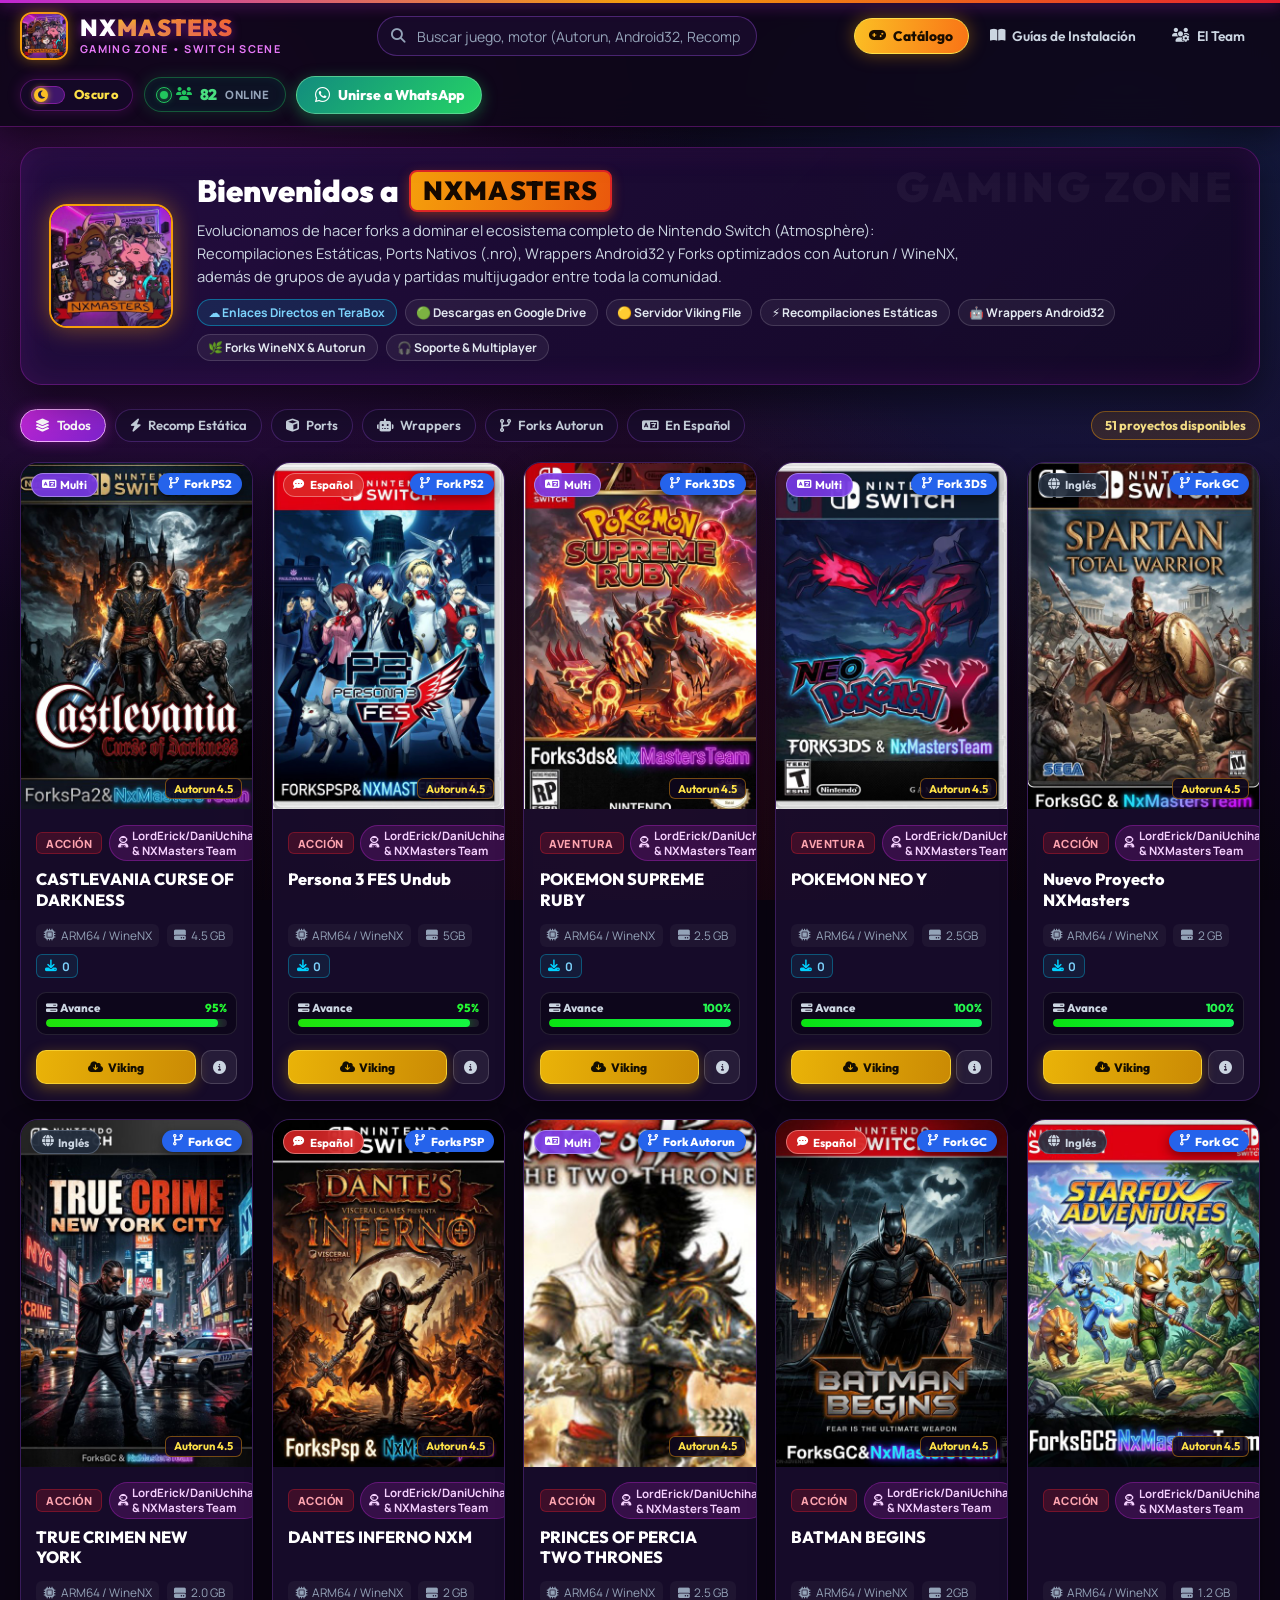
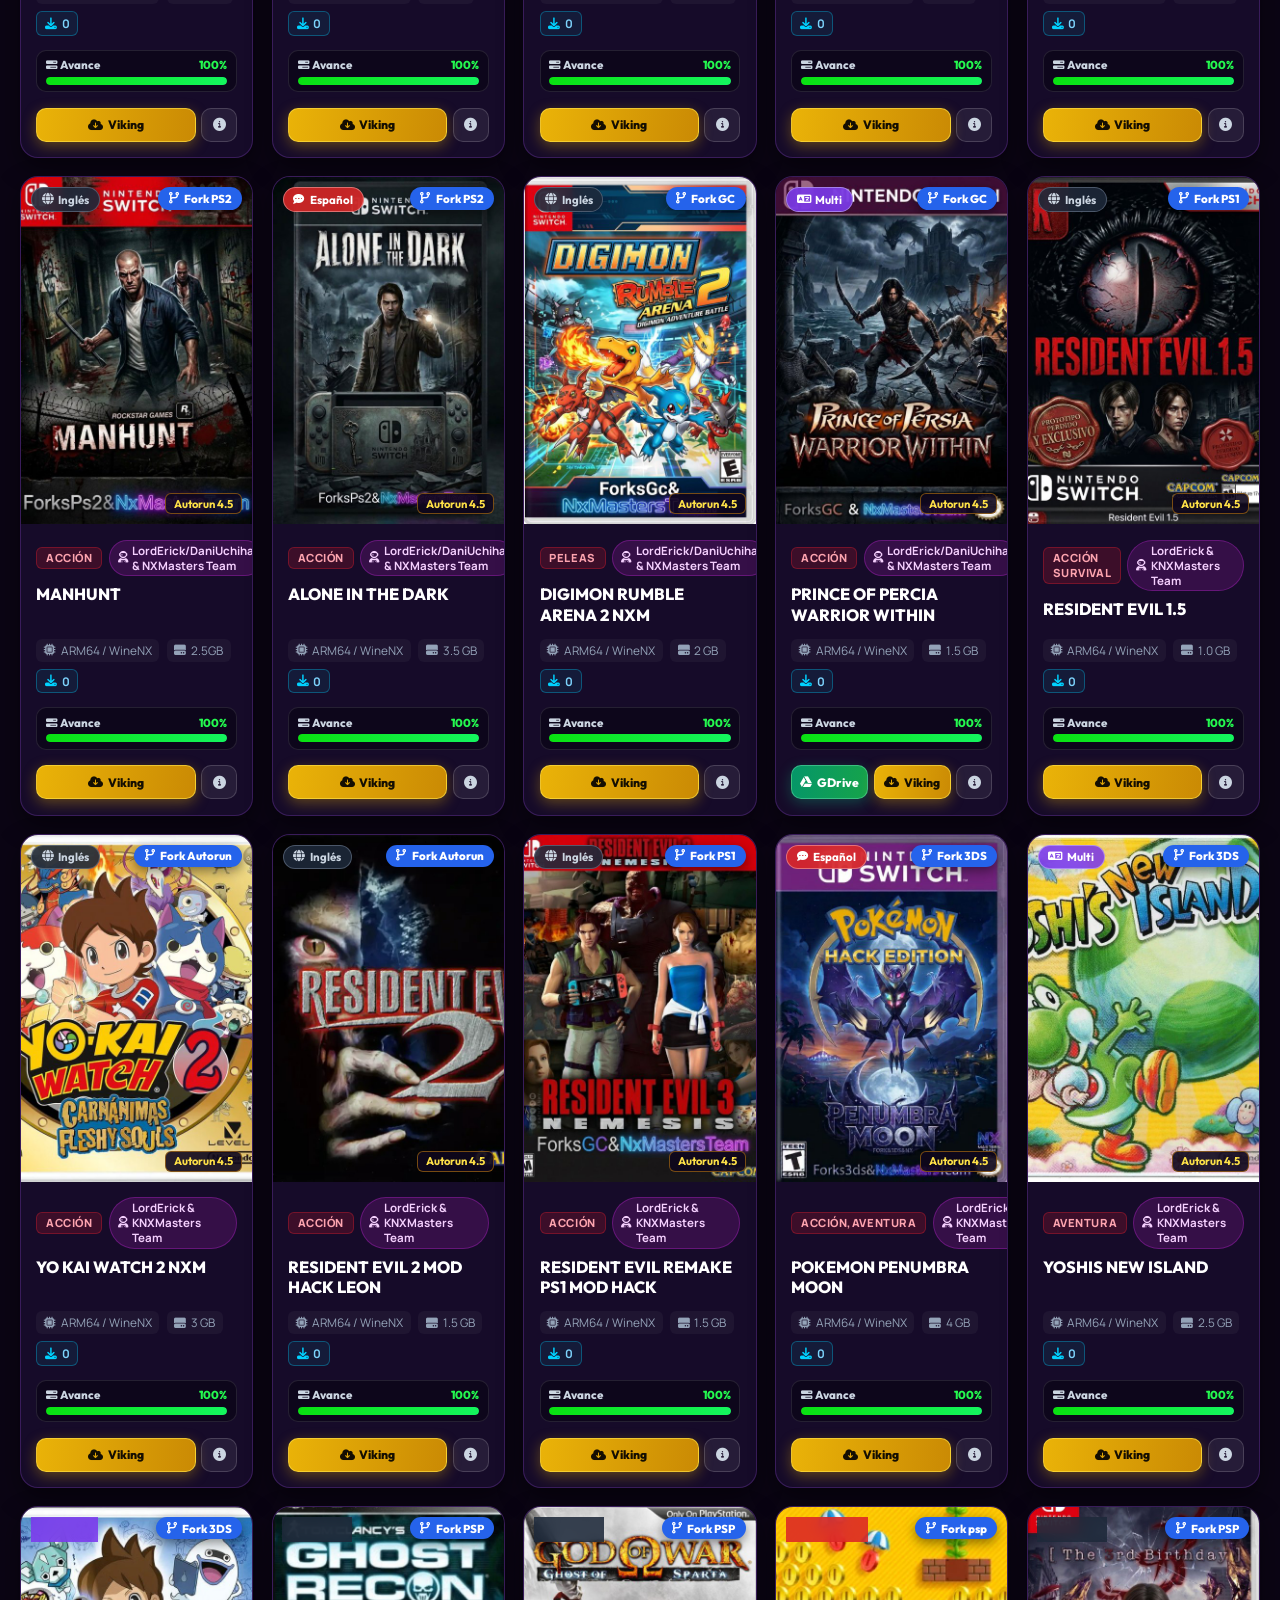
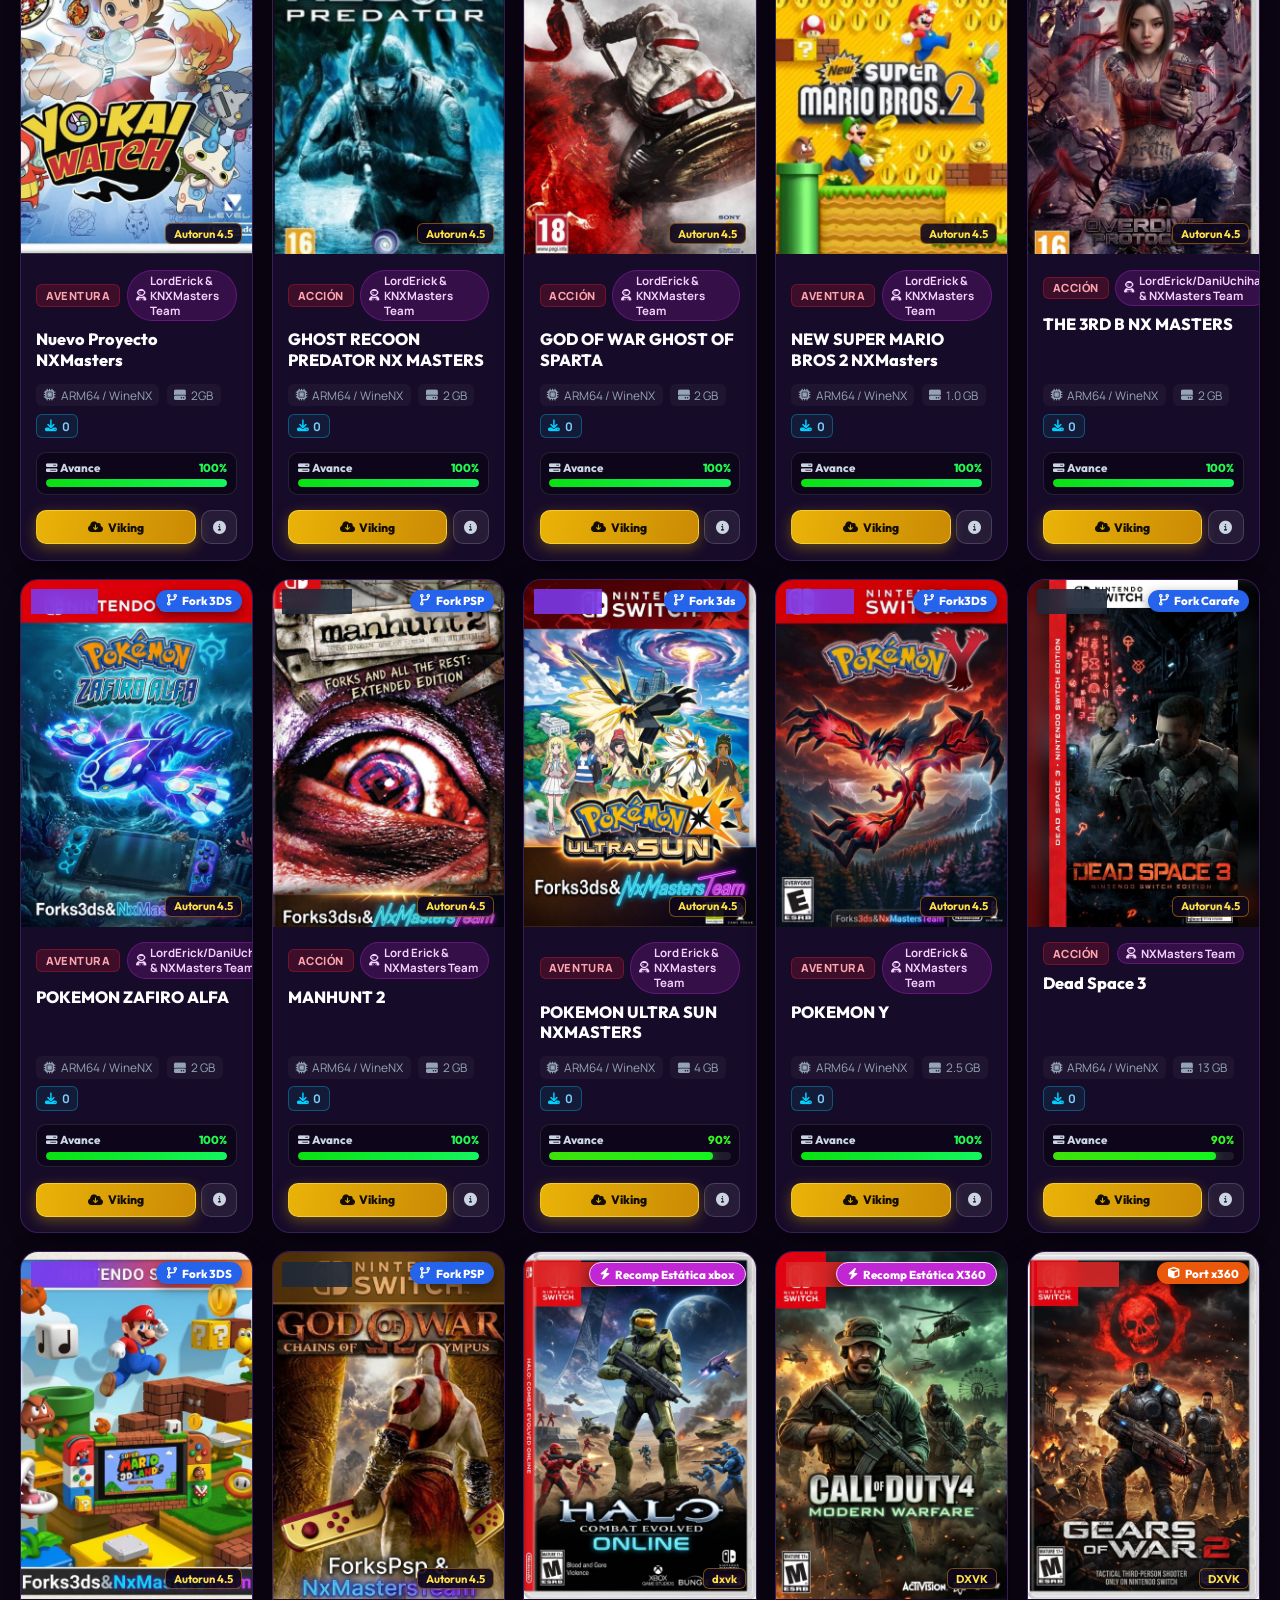
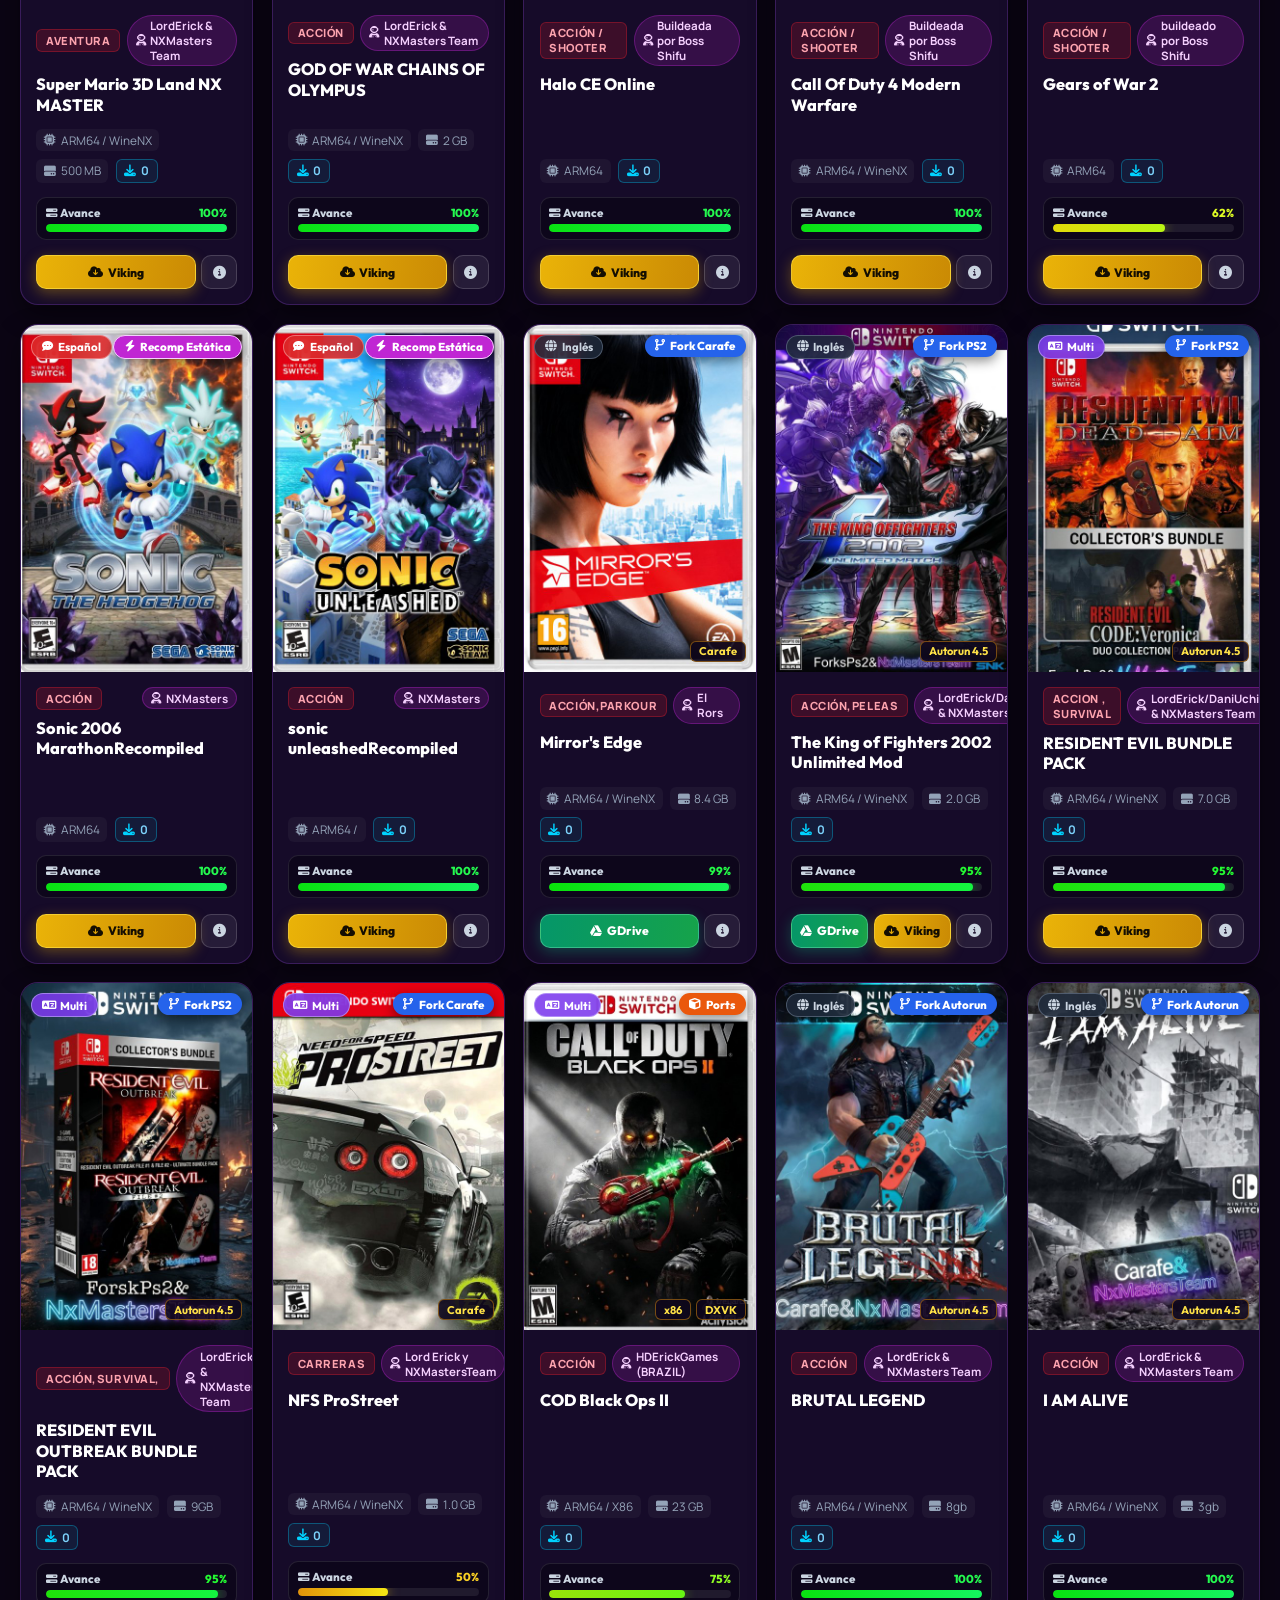
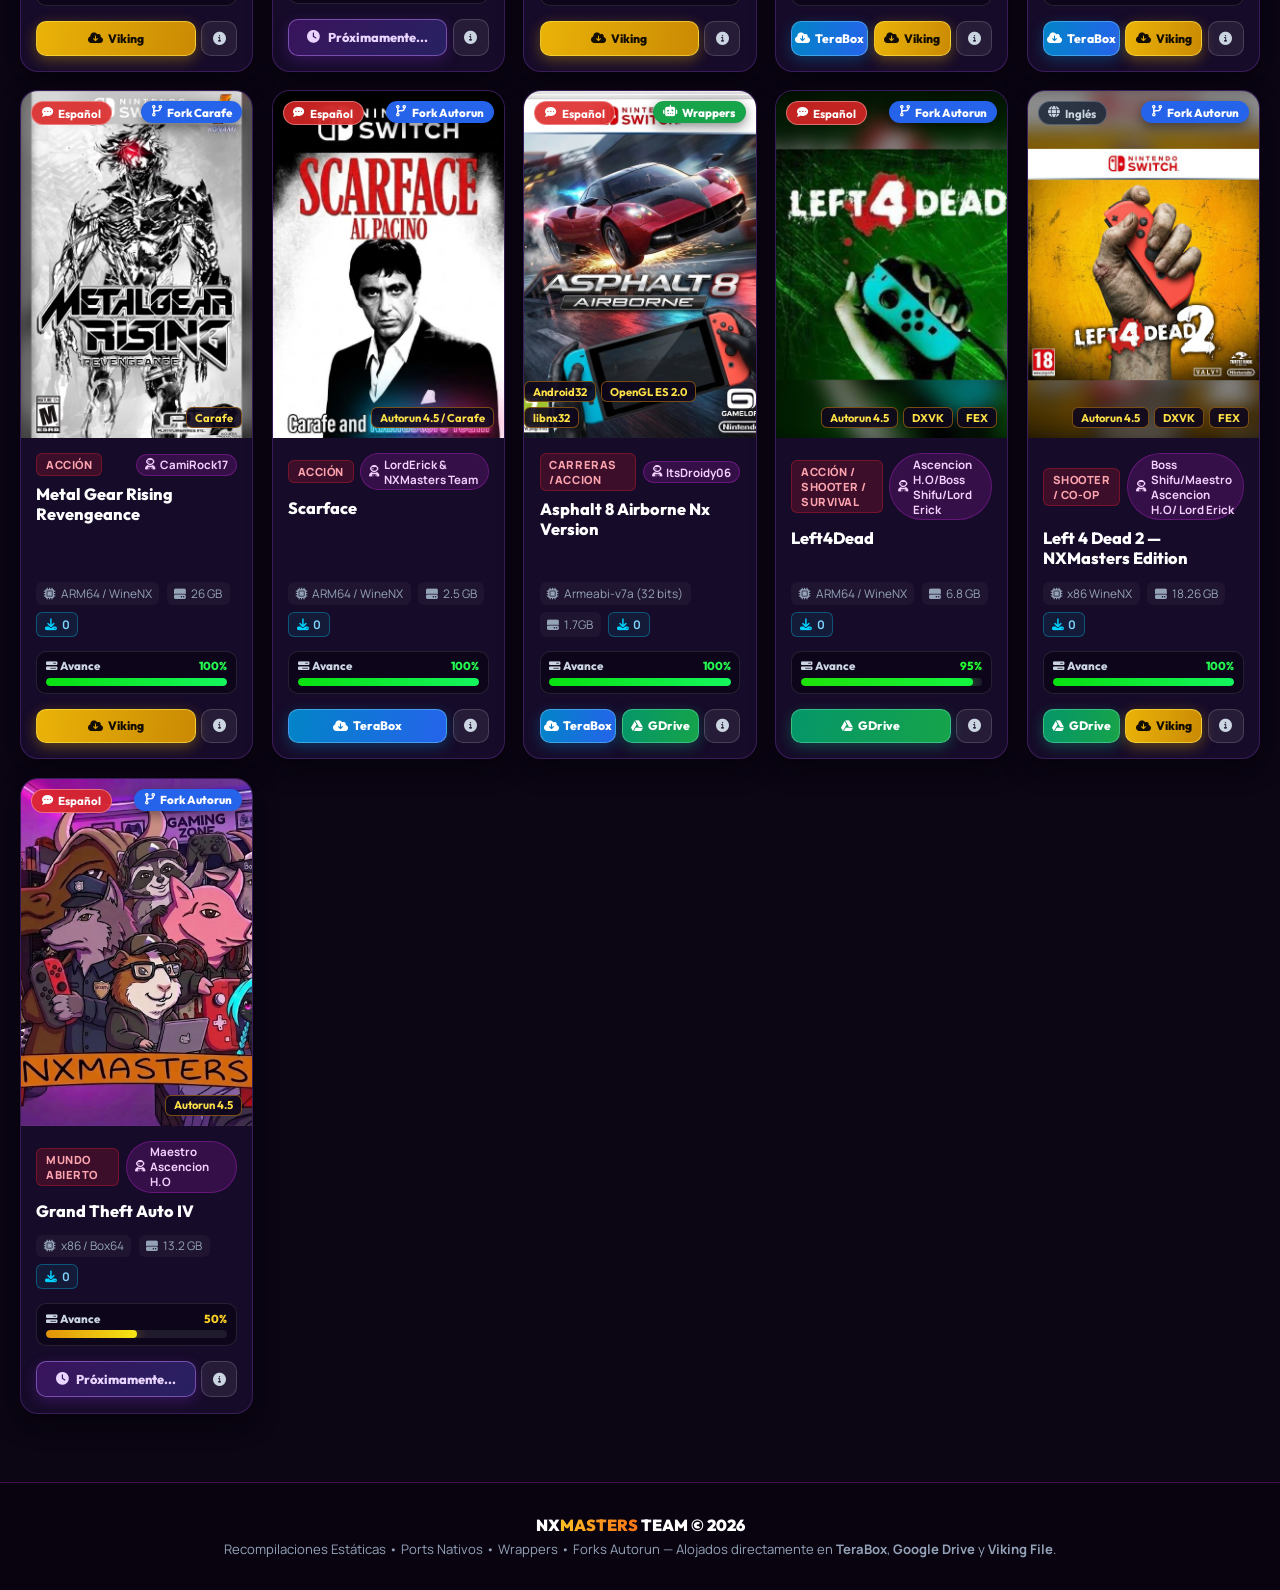
==== commit 1233e190: "Update main NXMASTERS mascot art and add brand-aligned light/dark mode switcher" ====
--- a/index.html
+++ b/index.html
@@ -5,12 +5,21 @@
     <meta name="viewport" content="width=device-width, initial-scale=1.0">
     <title>NXMASTERS — Recompilaciones Estáticas, Ports, Wrappers y Forks para Nintendo Switch</title>
     <meta name="description" content="Comunidad oficial de NXMASTERS. Descarga directa por TeraBox de recompilaciones estáticas, ports nativos, wrappers Android32 y forks WineNX/Autorun para Nintendo Switch.">
-    <link rel="icon" type="image/jpeg" href="assets/nxmasters_logo.jpg">
+    <link rel="icon" type="image/jpeg" href="assets/nxmasters_logo.jpg?v=2">
     <link rel="preconnect" href="https://fonts.googleapis.com">
     <link rel="preconnect" href="https://fonts.gstatic.com" crossorigin>
     <link rel="stylesheet" href="https://fonts.googleapis.com/css2?family=Outfit:wght@400;600;700;800;900&family=Manrope:wght@400;500;700&display=swap">
     <link rel="stylesheet" href="https://cdnjs.cloudflare.com/ajax/libs/font-awesome/6.5.1/css/all.min.css">
-    <link rel="stylesheet" href="styles.css">
+    <link rel="stylesheet" href="styles.css?v=2.2">
+    <script>
+        (function() {
+            try {
+                if (localStorage.getItem("nxm_theme") === "light") {
+                    document.documentElement.classList.add("theme-light");
+                }
+            } catch(e) {}
+        })();
+    </script>
 </head>
 <body>
 
@@ -18,7 +27,7 @@
     <header class="glass-header">
         <nav class="site-bar" aria-label="Navegación Principal">
             <a href="#" onclick="switchView('catalogo', event)" class="brand">
-                <img src="assets/nxmasters_logo.jpg" alt="Logo NXMASTERS" class="brand-avatar">
+                <img src="assets/nxmasters_logo.jpg?v=2" alt="Logo NXMASTERS" class="brand-avatar">
                 <div class="brand-title-wrap">
                     <span class="brand-name">NX<span class="brand-gold">MASTERS</span></span>
                     <span class="brand-sub">Gaming Zone • Switch Scene</span>
@@ -43,6 +52,16 @@
             </div>
 
             <div style="display:flex;align-items:center;gap:0.65rem;flex-wrap:wrap;">
+                <!-- BOTÓN ALTERNAR MODO CLARO / OSCURO (NXMASTERS) -->
+                <button type="button" class="theme-switch-btn" id="theme-switch-btn" onclick="toggleTheme()" aria-label="Cambiar tema" title="Alternar entre Modo Claro y Modo Oscuro">
+                    <span class="theme-toggle-track">
+                        <span class="theme-toggle-thumb">
+                            <i class="fa-solid fa-moon" id="theme-switch-icon"></i>
+                        </span>
+                    </span>
+                    <span class="theme-switch-text" id="theme-switch-text">Oscuro</span>
+                </button>
+
                 <div class="live-counter-pill" title="Usuarios explorando NXMASTERS en vivo">
                     <span class="live-dot-pulse"></span>
                     <i class="fa-solid fa-users" style="color:#22c55e;font-size:0.8rem;"></i>
@@ -62,7 +81,7 @@
         <!-- HERO BANNER CON EL LOGO OFICIAL DE 6 INTEGRANTES -->
         <section class="hero-banner">
             <div class="hero-logo-card" title="NXMASTERS Squad">
-                <img src="assets/nxmasters_logo.jpg" alt="Equipo NXMASTERS">
+                <img src="assets/nxmasters_logo.jpg?v=2" alt="Equipo NXMASTERS">
             </div>
             <div class="hero-info">
                 <h1>
@@ -176,13 +195,13 @@
 
     <!-- PIE DE PÁGINA -->
     <footer class="footer-glow">
-        <p style="font-family:'Outfit',sans-serif;font-weight:900;font-size:1rem;color:#fff;margin-bottom:0.35rem;">
+        <p class="footer-title">
             NX<span class="brand-gold">MASTERS</span> TEAM &copy; 2026
         </p>
         <p>Recompilaciones Estáticas • Ports Nativos • Wrappers • Forks Autorun — Alojados directamente en <strong>TeraBox</strong>, <strong>Google Drive</strong> y <strong>Viking File</strong>.</p>
     </footer>
 
     <script src="data.js"></script>
-    <script src="app.js"></script>
+    <script src="app.js?v=2.2"></script>
 </body>
 </html>
--- a/styles.css
+++ b/styles.css
@@ -1011,3 +1011,459 @@
         justify-content: center;
     }
 }
+
+
+
+/* ========================================================================= */
+/* ================= BOTÓN ALTERNADOR DE TEMA (MODO CLARO / OSCURO) ========= */
+/* ========================================================================= */
+.theme-switch-btn {
+    display: inline-flex;
+    align-items: center;
+    gap: 0.55rem;
+    padding: 6px 14px 6px 10px;
+    border-radius: 999px;
+    background: rgba(22, 10, 42, 0.88);
+    border: 1px solid var(--border-neon);
+    color: #fde047;
+    font-family: 'Outfit', sans-serif;
+    font-size: 0.8rem;
+    font-weight: 800;
+    cursor: pointer;
+    user-select: none;
+    transition: all 0.25s var(--ease-spring);
+    box-shadow: 0 0 14px rgba(192, 38, 211, 0.22);
+    backdrop-filter: blur(10px);
+}
+
+.theme-switch-btn:hover {
+    border-color: var(--banner-gold);
+    box-shadow: 0 0 20px rgba(245, 158, 11, 0.45);
+    transform: translateY(-1px) scale(1.02);
+}
+
+.theme-toggle-track {
+    width: 34px;
+    height: 18px;
+    border-radius: 999px;
+    background: rgba(147, 51, 234, 0.35);
+    border: 1px solid rgba(192, 38, 211, 0.5);
+    position: relative;
+    display: inline-flex;
+    align-items: center;
+    transition: all 0.3s ease;
+}
+
+.theme-toggle-thumb {
+    width: 14px;
+    height: 14px;
+    border-radius: 50%;
+    background: #fbbf24;
+    color: #1e1b4b;
+    display: flex;
+    align-items: center;
+    justify-content: center;
+    font-size: 0.58rem;
+    position: absolute;
+    left: 2px;
+    box-shadow: 0 0 6px rgba(251, 191, 36, 0.8);
+    transition: all 0.3s cubic-bezier(0.34, 1.56, 0.64, 1);
+}
+
+.theme-switch-text {
+    letter-spacing: 0.03em;
+    font-weight: 800;
+    line-height: 1;
+}
+
+/* Transiciones suaves al alternar */
+body, .glass-header, .hero-banner, .post-card, .filter-tab, .nav-pill, 
+.member-card, .guide-card, .modal-juego, .footer-glow, .glow-input {
+    transition: background-color 0.28s ease, background 0.28s ease, 
+                border-color 0.28s ease, box-shadow 0.28s ease, color 0.28s ease;
+}
+
+/* Clases semánticas para componentes */
+.modal-title {
+    font-family: 'Outfit', sans-serif;
+    font-size: 1.5rem;
+    font-weight: 900;
+    color: #fff;
+}
+.modal-author {
+    font-size: 0.82rem;
+    color: #f0abfc;
+    margin-top: 0.2rem;
+}
+.modal-specs-box {
+    display: grid;
+    grid-template-columns: repeat(auto-fit, minmax(140px, 1fr));
+    gap: 0.65rem;
+    margin-bottom: 1.25rem;
+    background: rgba(0, 0, 0, 0.32);
+    padding: 0.9rem;
+    border-radius: 12px;
+    border: 1px solid rgba(255, 255, 255, 0.08);
+}
+.member-name {
+    font-family: 'Outfit', sans-serif;
+    font-weight: 800;
+    font-size: 1.05rem;
+    color: #fff;
+}
+.member-role {
+    font-size: 0.76rem;
+    color: #fde047;
+    font-weight: 700;
+}
+.member-specialty {
+    font-size: 0.78rem;
+    color: var(--text-muted);
+    margin-top: 0.2rem;
+}
+.footer-title {
+    font-family: 'Outfit', sans-serif;
+    font-weight: 900;
+    font-size: 1rem;
+    color: #fff;
+    margin-bottom: 0.35rem;
+}
+
+/* ========================================================================= */
+/* ==================== MODO CLARO NXMASTERS (THEME-LIGHT) ================= */
+/* ========================================================================= */
+html.theme-light {
+    --bg-deep: #f7f5fd;
+    --bg-room: #ede8fc;
+    --surface-1: #ffffff;
+    --surface-2: #faf8ff;
+    --neon-purple: #9333ea;
+    --neon-violet: #7c3aed;
+    --banner-gold: #d97706;
+    --banner-orange: #ea580c;
+    --joy-red: #dc2626;
+    --joy-blue: #0284c7;
+    --terabox-cyan: #0284c7;
+    --text-main: #180d2b;
+    --text-muted: #4b3f6b;
+    --text-dim: #6d6289;
+    --border-neon: rgba(147, 51, 234, 0.22);
+    --border-gold: rgba(217, 119, 6, 0.38);
+}
+
+html.theme-light body {
+    background-color: #f7f5fd;
+    background-image:
+        radial-gradient(circle at 12% 10%, rgba(192, 38, 211, 0.12) 0%, transparent 45%),
+        radial-gradient(circle at 88% 15%, rgba(47, 140, 255, 0.10) 0%, transparent 45%),
+        radial-gradient(circle at 50% 85%, rgba(245, 158, 11, 0.08) 0%, transparent 50%),
+        linear-gradient(180deg, #fdfcff 0%, #f6f3fc 50%, #ede8f8 100%);
+    color: var(--text-main);
+}
+
+html.theme-light .glass-header {
+    background: rgba(255, 255, 255, 0.88);
+    border-bottom: 1px solid rgba(147, 51, 234, 0.18);
+    box-shadow: 0 8px 30px rgba(124, 58, 237, 0.08);
+}
+
+html.theme-light .brand-name {
+    color: #180d2b;
+    text-shadow: none;
+}
+
+html.theme-light .brand-sub {
+    color: #9333ea;
+}
+
+html.theme-light .glow-input {
+    background: rgba(255, 255, 255, 0.95);
+    border: 1px solid rgba(147, 51, 234, 0.26);
+    color: #180d2b;
+    box-shadow: 0 2px 10px rgba(147, 51, 234, 0.05);
+}
+html.theme-light .glow-input::placeholder {
+    color: #7c7198;
+}
+html.theme-light .glow-input:focus {
+    background: #ffffff;
+    border-color: #9333ea;
+    box-shadow: 0 0 0 3px rgba(147, 51, 234, 0.18), 0 0 16px rgba(147, 51, 234, 0.22);
+}
+
+html.theme-light .nav-pill {
+    background: rgba(255, 255, 255, 0.85);
+    border: 1px solid rgba(147, 51, 234, 0.18);
+    color: #4c1d95;
+    box-shadow: 0 2px 8px rgba(124, 58, 237, 0.04);
+}
+html.theme-light .nav-pill:hover {
+    background: rgba(243, 232, 255, 0.95);
+    border-color: #9333ea;
+    color: #6b21a8;
+}
+html.theme-light .nav-pill.nav-active {
+    background: linear-gradient(135deg, #7c3aed, #9333ea);
+    border-color: #a855f7;
+    color: #ffffff;
+    box-shadow: 0 4px 16px rgba(124, 58, 237, 0.32);
+}
+
+/* Botón de tema en Light Mode */
+html.theme-light .theme-switch-btn {
+    background: #ffffff;
+    border: 1px solid rgba(147, 51, 234, 0.3);
+    color: #7c3aed;
+    box-shadow: 0 3px 12px rgba(124, 58, 237, 0.12);
+}
+html.theme-light .theme-switch-btn:hover {
+    border-color: #9333ea;
+    box-shadow: 0 5px 18px rgba(124, 58, 237, 0.25);
+    color: #9333ea;
+}
+html.theme-light .theme-toggle-track {
+    background: linear-gradient(90deg, #7c3aed, #9333ea);
+    border-color: #7c3aed;
+}
+html.theme-light .theme-toggle-thumb {
+    left: calc(100% - 16px);
+    background: #ffffff;
+    color: #7c3aed;
+    box-shadow: 0 0 6px rgba(124, 58, 237, 0.5);
+}
+
+/* Contador en vivo */
+html.theme-light .live-counter-pill {
+    background: rgba(255, 255, 255, 0.95);
+    border: 1px solid rgba(34, 197, 94, 0.45);
+    box-shadow: 0 4px 14px rgba(34, 197, 94, 0.12);
+    color: #180d2b;
+}
+html.theme-light .live-count-number {
+    color: #16a34a;
+}
+html.theme-light .live-count-text {
+    color: #64748b;
+}
+
+/* Hero Banner en modo claro */
+html.theme-light .hero-banner {
+    background: linear-gradient(135deg, rgba(255, 255, 255, 0.98) 0%, rgba(246, 241, 255, 0.96) 55%, rgba(254, 250, 240, 0.98) 100%);
+    border: 1px solid rgba(147, 51, 234, 0.22);
+    box-shadow: 0 16px 44px rgba(124, 58, 237, 0.09), 0 0 32px rgba(245, 158, 11, 0.08);
+}
+html.theme-light .hero-banner::after {
+    color: rgba(147, 51, 234, 0.04);
+}
+html.theme-light .hero-info h1 {
+    color: #180d2b;
+}
+html.theme-light .hero-info p {
+    color: #4b3f6b;
+}
+
+/* Tech pills en hero */
+html.theme-light .tech-pill {
+    background: rgba(255, 255, 255, 0.92);
+    border: 1px solid rgba(147, 51, 234, 0.18);
+    color: #3b2a59;
+    box-shadow: 0 2px 6px rgba(124, 58, 237, 0.04);
+}
+html.theme-light .tech-pill.terabox {
+    background: rgba(2, 132, 199, 0.08);
+    border-color: rgba(2, 132, 199, 0.35);
+    color: #0369a1;
+}
+html.theme-light .tech-pill.gdrive {
+    background: rgba(22, 163, 74, 0.08);
+    border-color: rgba(22, 163, 74, 0.35);
+    color: #15803d;
+}
+html.theme-light .tech-pill.viking {
+    background: rgba(234, 179, 8, 0.12);
+    border-color: rgba(202, 138, 4, 0.4);
+    color: #854d0e;
+}
+html.theme-light .tech-pill.live-pill {
+    background: rgba(34, 197, 94, 0.1);
+    border-color: rgba(34, 197, 94, 0.45);
+    color: #15803d;
+}
+
+/* Filtros */
+html.theme-light .filter-tab {
+    background: rgba(255, 255, 255, 0.92);
+    border: 1px solid rgba(147, 51, 234, 0.2);
+    color: #3b2a59;
+    box-shadow: 0 2px 8px rgba(124, 58, 237, 0.04);
+}
+html.theme-light .filter-tab:hover {
+    background: #fdfaff;
+    border-color: #9333ea;
+    color: #6b21a8;
+}
+html.theme-light .filter-tab.activo {
+    background: linear-gradient(135deg, #7c3aed, #9333ea);
+    border-color: #a855f7;
+    color: #fff;
+    box-shadow: 0 4px 18px rgba(124, 58, 237, 0.3);
+}
+html.theme-light .count-badge {
+    background: rgba(147, 51, 234, 0.12);
+    color: #6b21a8;
+}
+html.theme-light .filter-tab.activo .count-badge {
+    background: rgba(255, 255, 255, 0.28);
+    color: #fff;
+}
+
+/* Tarjetas de juegos */
+html.theme-light .post-card {
+    background: #ffffff;
+    border: 1px solid rgba(147, 51, 234, 0.18);
+    box-shadow: 0 6px 20px rgba(124, 58, 237, 0.06);
+}
+html.theme-light .post-card:hover {
+    border-color: #9333ea;
+    box-shadow: 0 14px 34px rgba(124, 58, 237, 0.16);
+}
+html.theme-light .cover-wrap {
+    background: #f3e8ff;
+}
+html.theme-light .card-title {
+    color: #180d2b;
+}
+html.theme-light .credit-porter {
+    color: #6b21a8;
+    background: rgba(147, 51, 234, 0.1);
+    border-color: rgba(147, 51, 234, 0.25);
+}
+html.theme-light .spec {
+    background: rgba(124, 58, 237, 0.06);
+    color: #4b3f6b;
+}
+html.theme-light .spec-downloads {
+    background: rgba(2, 132, 199, 0.08);
+    border-color: rgba(2, 132, 199, 0.32);
+    color: #0369a1;
+}
+html.theme-light .btn-info {
+    background: rgba(124, 58, 237, 0.07);
+    border-color: rgba(124, 58, 237, 0.2);
+    color: #5b21b6;
+}
+html.theme-light .btn-info:hover {
+    background: rgba(245, 158, 11, 0.15);
+    border-color: var(--banner-gold);
+    color: #b45309;
+}
+html.theme-light .cover-build {
+    background: rgba(255, 255, 255, 0.95);
+    border-color: rgba(217, 119, 6, 0.45);
+    color: #b45309;
+    box-shadow: 0 2px 8px rgba(0, 0, 0, 0.1);
+}
+
+/* Barra de progreso */
+html.theme-light .progress-wrap {
+    background: rgba(147, 51, 234, 0.06);
+    border-color: rgba(147, 51, 234, 0.16);
+}
+html.theme-light .progress-track {
+    background: rgba(147, 51, 234, 0.12);
+}
+
+/* Tarjetas de miembros y guías */
+html.theme-light .member-card {
+    background: #ffffff;
+    border: 1px solid rgba(147, 51, 234, 0.18);
+    box-shadow: 0 6px 20px rgba(124, 58, 237, 0.05);
+}
+html.theme-light .member-card:hover {
+    border-color: #d97706;
+    box-shadow: 0 10px 28px rgba(124, 58, 237, 0.12);
+}
+html.theme-light .member-name {
+    color: #180d2b;
+}
+html.theme-light .member-role {
+    color: #b45309;
+}
+html.theme-light .member-specialty {
+    color: #4b3f6b;
+}
+html.theme-light .member-icon {
+    background: rgba(147, 51, 234, 0.1);
+    border-color: rgba(217, 119, 6, 0.4);
+}
+html.theme-light .guide-card {
+    background: #ffffff;
+    border: 1px solid rgba(147, 51, 234, 0.18);
+    box-shadow: 0 6px 20px rgba(124, 58, 237, 0.05);
+}
+html.theme-light .guide-card h3 {
+    color: #b45309;
+}
+html.theme-light .guide-steps {
+    color: #4b3f6b;
+}
+
+/* Modal */
+html.theme-light .modal-juego {
+    background: #ffffff;
+    color: #180d2b;
+    border-color: var(--banner-gold);
+    box-shadow: 0 24px 64px rgba(124, 58, 237, 0.16), 0 0 32px rgba(245, 158, 11, 0.15);
+}
+html.theme-light .modal-juego::backdrop {
+    background: rgba(24, 13, 43, 0.55);
+}
+html.theme-light .modal-title {
+    color: #180d2b;
+}
+html.theme-light .modal-author {
+    color: #7c3aed;
+}
+html.theme-light .modal-specs-box {
+    background: rgba(147, 51, 234, 0.05);
+    border-color: rgba(147, 51, 234, 0.18);
+}
+html.theme-light .modal-close {
+    background: rgba(124, 58, 237, 0.08);
+    border: 1px solid rgba(124, 58, 237, 0.2);
+    color: #180d2b;
+}
+html.theme-light .modal-close:hover {
+    background: rgba(124, 58, 237, 0.16);
+    color: #9333ea;
+}
+
+/* Pie de página */
+html.theme-light .footer-glow {
+    background: #ede8fc;
+    border-top: 1px solid rgba(147, 51, 234, 0.2);
+    color: #6d6289;
+}
+html.theme-light .footer-title {
+    color: #180d2b;
+}
+
+@media (max-width: 640px) {
+    .theme-switch-btn {
+        padding: 5px 10px 5px 8px;
+        font-size: 0.74rem;
+        gap: 0.4rem;
+    }
+    .theme-toggle-track {
+        width: 30px;
+        height: 16px;
+    }
+    .theme-toggle-thumb {
+        width: 12px;
+        height: 12px;
+        font-size: 0.52rem;
+    }
+    html.theme-light .theme-toggle-thumb {
+        left: calc(100% - 14px);
+    }
+}
